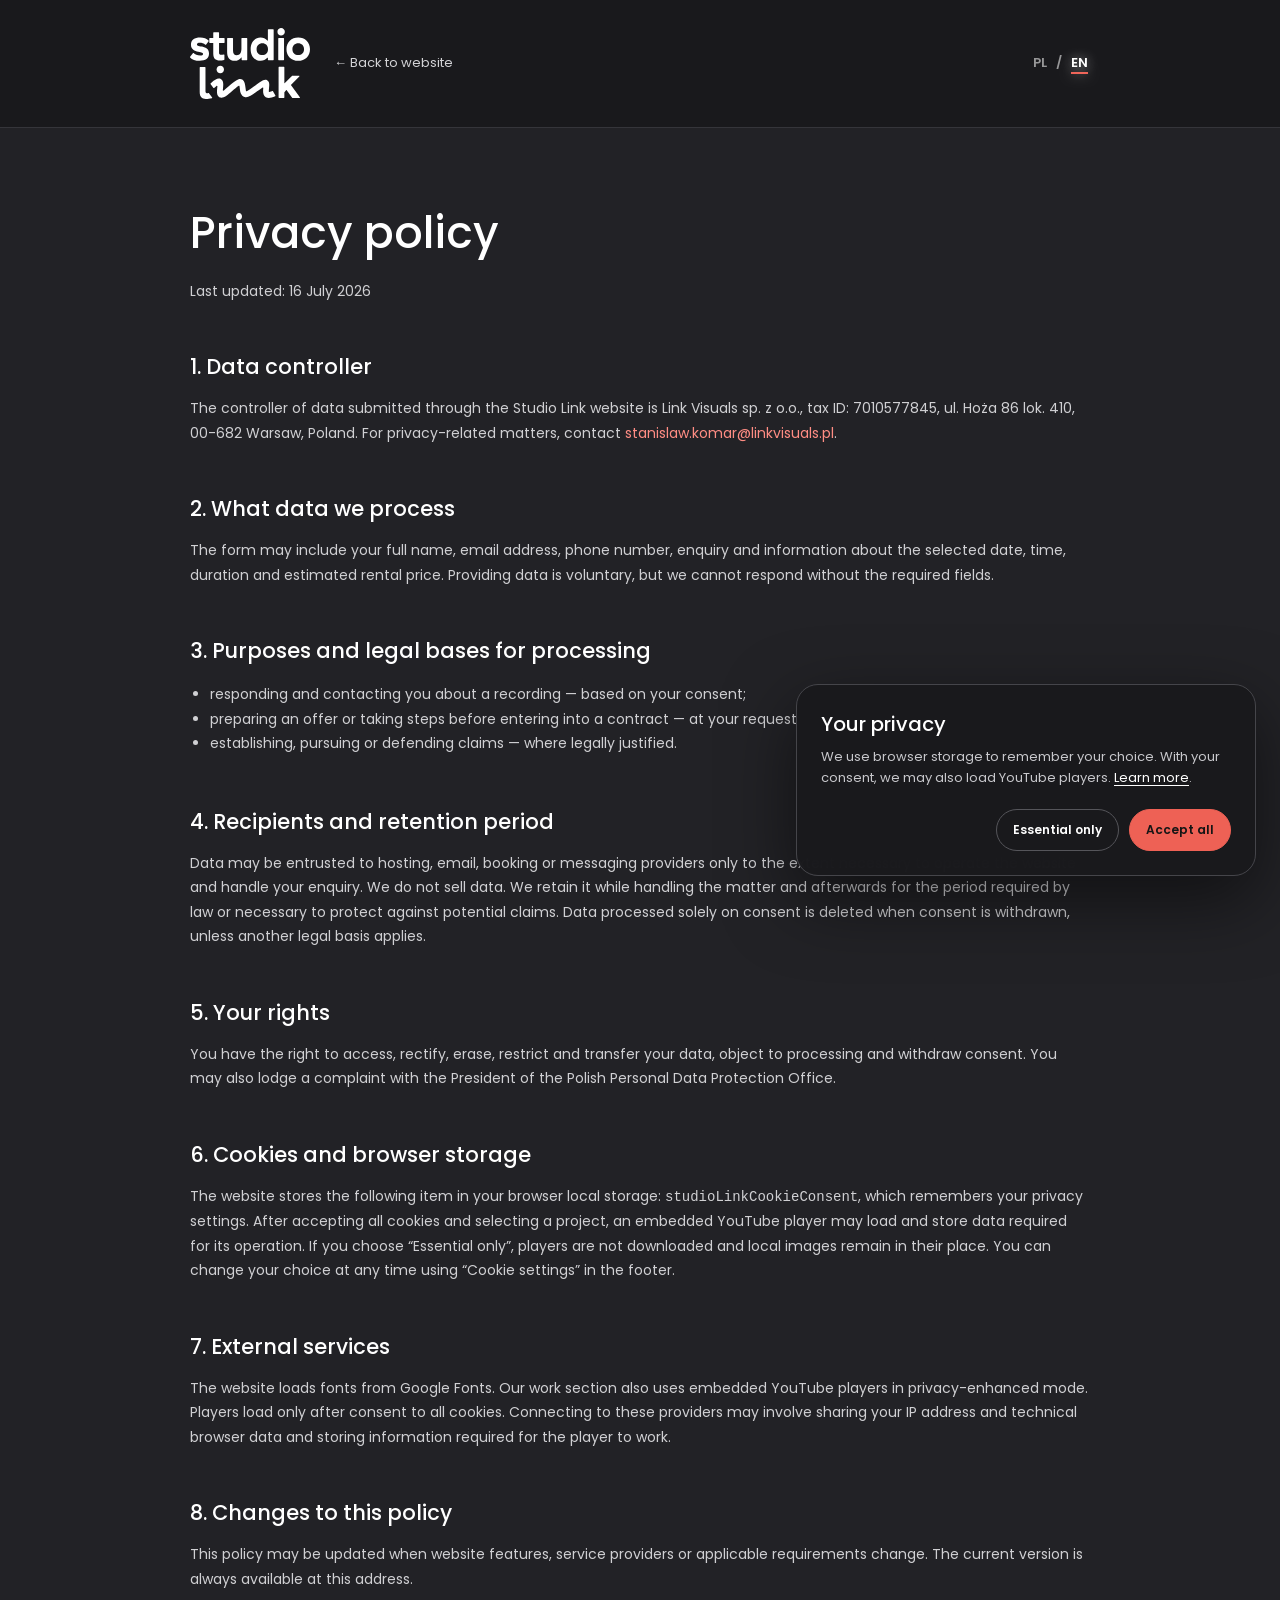
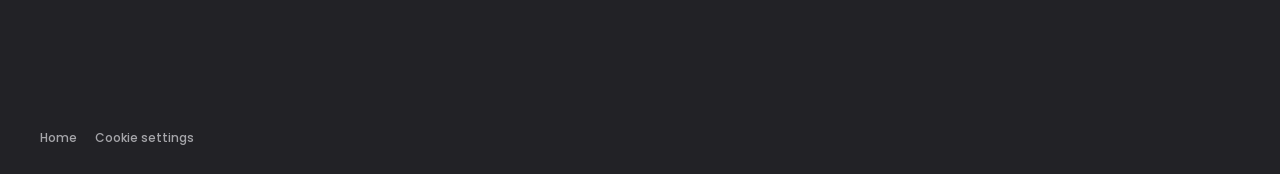
==== privacy.html @ c69be5c0 "Add automatic Polish and English versions" ====
<!doctype html>
<html lang="pl">
  <head>
    <meta charset="UTF-8" />
    <meta name="viewport" content="width=device-width, initial-scale=1.0" />
    <meta name="theme-color" content="#222226" />
    <meta name="color-scheme" content="dark" />
    <meta name="description" content="Polityka prywatności i cookies Studio Link." />
    <title>Polityka prywatności — Studio Link</title>
    <link rel="icon" href="assets/images/logo.svg?v=favicon-2" type="image/svg+xml" />
    <link rel="preconnect" href="https://fonts.googleapis.com" />
    <link rel="preconnect" href="https://fonts.gstatic.com" crossorigin />
    <link href="https://fonts.googleapis.com/css2?family=Poppins:wght@300;400;500;600;700&display=swap" rel="stylesheet" />
    <link rel="stylesheet" href="assets/styles/main.css?v=60" />
  </head>
  <body>
    <header class="privacy-header"><div class="privacy-header__inner"><a href="index.html"><img src="assets/images/logo.svg" alt="Studio Link" /></a><a href="index.html">← Wróć na stronę</a><div class="language-switch language-switch--static" role="group" aria-label="Language"><button type="button" data-language="pl">PL</button><span aria-hidden="true">/</span><button type="button" data-language="en">EN</button></div></div></header>
    <main class="privacy-page">
      <article class="privacy-article">
        <h1>Polityka prywatności</h1>
        <p>Ostatnia aktualizacja: 16 lipca 2026 r.</p>

        <section><h2>1. Administrator danych</h2><p>Administratorem danych przekazywanych za pośrednictwem strony Studio Link jest Link Visuals sp. z o.o., NIP: 7010577845, ul. Hoża 86 lok. 410, 00-682 Warszawa. W sprawach związanych z prywatnością możesz napisać na <a href="mailto:stanislaw.komar@linkvisuals.pl">stanislaw.komar@linkvisuals.pl</a>.</p></section>

        <section><h2>2. Jakie dane przetwarzamy</h2><p>Formularz może obejmować imię i nazwisko, adres e-mail, numer telefonu, treść pytania oraz informacje o wybranym terminie, godzinie, długości i orientacyjnej cenie wynajmu. Dane podajesz dobrowolnie, ale bez pól oznaczonych jako wymagane nie możemy odpowiedzieć na zapytanie.</p></section>

        <section><h2>3. Cele i podstawy przetwarzania</h2><ul><li>udzielenie odpowiedzi i kontakt w sprawie nagrania — na podstawie Twojej zgody;</li><li>przygotowanie oferty lub podjęcie działań przed zawarciem umowy — gdy o to prosisz;</li><li>ustalenie, dochodzenie lub obrona roszczeń — gdy jest to prawnie uzasadnione.</li></ul></section>

        <section><h2>4. Odbiorcy i czas przechowywania</h2><p>Dane mogą być powierzane dostawcom hostingu, poczty, systemu rezerwacji lub wysyłki wiadomości wyłącznie w zakresie potrzebnym do obsługi strony i zapytania. Nie sprzedajemy danych. Przechowujemy je przez czas obsługi sprawy, a następnie przez okres wymagany przepisami lub potrzebny do zabezpieczenia ewentualnych roszczeń. Dane oparte wyłącznie na zgodzie usuwamy po jej wycofaniu, o ile nie istnieje inna podstawa przetwarzania.</p></section>

        <section><h2>5. Twoje prawa</h2><p>Masz prawo dostępu do danych, ich sprostowania, usunięcia, ograniczenia przetwarzania, przenoszenia, wniesienia sprzeciwu oraz wycofania zgody. Możesz też złożyć skargę do Prezesa Urzędu Ochrony Danych Osobowych.</p></section>

        <section id="cookies"><h2>6. Cookies i pamięć przeglądarki</h2><p>Strona zapisuje w pamięci lokalnej przeglądarki pozycję <code>studioLinkCookieConsent</code>, której celem jest zapamiętanie wybranych ustawień prywatności. Po zaakceptowaniu wszystkich cookies i kliknięciu wybranej realizacji może zostać załadowany osadzony odtwarzacz YouTube oraz zapisane dane niezbędne do jego działania. Przy wyborze „Tylko niezbędne” odtwarzacze nie są pobierane, a w ich miejscu pozostają lokalne zdjęcia. Swoją decyzję możesz w każdej chwili zmienić przez przycisk „Ustawienia cookies” w stopce.</p></section>

        <section><h2>7. Usługi zewnętrzne</h2><p>Strona pobiera krój pisma z Google Fonts. W module realizacji korzystamy również z osadzonych odtwarzaczy YouTube w trybie zwiększonej prywatności. Odtwarzacze są ładowane dopiero po wyrażeniu zgody na wszystkie cookies. Połączenie z serwerami tych dostawców może wiązać się z przekazaniem adresu IP, danych technicznych przeglądarki oraz zapisaniem danych niezbędnych do działania odtwarzacza.</p></section>

        <section><h2>8. Zmiany polityki</h2><p>Polityka może być aktualizowana, gdy zmienią się funkcje strony, dostawcy usług albo obowiązujące wymagania. Aktualna wersja jest zawsze dostępna pod tym adresem.</p></section>
      </article>
    </main>
    <footer class="footer"><div class="footer__legal"><a href="index.html">Strona główna</a><button type="button" data-cookie-settings>Ustawienia cookies</button></div></footer>
    <script charset="UTF-8" src="assets/scripts/i18n.js?v=1"></script>
    <script charset="UTF-8" src="assets/scripts/main.js?v=43"></script>
  </body>
</html>
---- assets/styles/main.css ----
:root { --red:#ee6155; --bg:#222226; --black:#000; --tile:#3c3c40; --text:#fff; --muted:#bababc; --max:1200px; }
* { box-sizing:border-box; }
html { scroll-behavior:smooth; background:var(--bg); }
@media (min-width:701px) { html { scroll-behavior:auto; } }
body { margin:0; color:var(--text); background:var(--bg); font-family:'Poppins',Arial,sans-serif; font-weight:400; }
main { display:flex; flex-direction:column; }
main > .services { order:10; }
main > .scenery { order:20; }
main > .facilities { order:30; }
main > .process { order:40; }
main > .control-room { order:50; }
main > .clients { order:60; }
main > .portfolio { order:70; }
main > .pricing { order:80; }
main > .booking { order:90; }
main > .newsletter { order:100; }
main > .contact { order:120; }
img { display:block; max-width:100%; }
a { color:inherit; text-decoration:none; }
.container { width:min(calc(100% - 48px),var(--max)); margin-inline:auto; }
.section { padding:76px 0; }
.section-title { position:relative; margin:0 0 44px; font-size:22px; font-weight:500; }
.section-title::after { content:""; display:block; width:32px; height:8px; margin-top:2px; border-radius:8px; background:var(--red); filter:blur(2px); }
.section-title--spaced { margin-top:105px; }
.button { display:inline-flex; justify-content:center; align-items:center; min-height:46px; padding:10px 20px; border-radius:26px; border:0; font:600 16px 'Poppins',sans-serif; cursor:pointer; transition:color .3s ease,background .3s ease,border-color .3s ease,box-shadow .35s ease,transform .3s cubic-bezier(.22,1,.36,1); }
.button--primary { color:#151515; background:var(--red); box-shadow:0 16px 22px rgba(238,97,85,.22); }
.button--outline { border:1.5px solid #fff; background:transparent; }
.facilities__booking-cta { display:flex; justify-content:center; margin-top:42px; }
.mobile-booking-cta { display:none; }
.mobile-phone-cta { display:none; }
.desktop-quick-actions { position:fixed; z-index:18; top:50%; right:22px; display:flex; flex-direction:column; align-items:flex-end; gap:10px; transform:translateY(-50%); transition:opacity .25s,transform .25s; }
.desktop-quick-actions.is-hidden { opacity:0; pointer-events:none; transform:translate(18px,-50%); }
.desktop-quick-actions a { display:flex; align-items:center; justify-content:flex-end; gap:0; width:48px; height:48px; overflow:hidden; padding:0 13px; border-radius:25px; color:#111; background:var(--red); box-shadow:0 14px 28px rgba(0,0,0,.35),0 10px 26px rgba(238,97,85,.2); white-space:nowrap; transition:width .38s cubic-bezier(.22,1,.36,1),gap .3s,background .2s,box-shadow .3s,transform .2s; }
.desktop-quick-actions a > span { max-width:0; overflow:hidden; opacity:0; font-size:13px; font-weight:600; transition:max-width .38s cubic-bezier(.22,1,.36,1),opacity .2s .04s; }
.desktop-quick-actions a > svg { flex:0 0 21px; width:21px; height:21px; }
.desktop-quick-actions__booking svg { fill:none; stroke:currentColor; stroke-width:1.8; stroke-linecap:round; stroke-linejoin:round; }
.desktop-quick-actions__phone svg { fill:currentColor; }
.desktop-quick-actions__phone > span { user-select:text; }
.desktop-quick-actions a:hover,.desktop-quick-actions a:focus-visible { width:190px; gap:10px; background:#ff776c; box-shadow:0 16px 34px rgba(0,0,0,.36),0 10px 30px rgba(238,97,85,.3); transform:translateX(-2px); }
.desktop-quick-actions a:hover > span,.desktop-quick-actions a:focus-visible > span { max-width:145px; opacity:1; }
.cookie-consent-open .desktop-quick-actions { opacity:0; pointer-events:none; }

.hero { position:relative; min-height:800px; overflow:hidden; background:linear-gradient(90deg,rgba(0,0,0,.52),rgba(0,0,0,.12)),url('../images/hero-studio.jpg') center/cover no-repeat; }
.hero::after { content:""; position:absolute; z-index:1; inset:0; background:linear-gradient(90deg,rgba(0,0,0,.48),rgba(0,0,0,.08)),linear-gradient(0deg,rgba(0,0,0,.5),transparent 52%); pointer-events:none; }
.hero__video { position:absolute; z-index:0; inset:0; width:100%; height:100%; object-fit:cover; object-position:center; }
.hero__content { position:absolute; z-index:2; top:245px; left:50%; display:flex; flex-direction:column; align-items:center; gap:18px; width:300px; transform:translateX(-50%); }
.hero__logo { width:197px; height:auto; margin-bottom:6px; }
.hero__tagline { position:absolute; z-index:2; left:50%; bottom:50px; width:max-content; transform:translateX(-50%); font-size:19px; font-weight:500; line-height:1.35; text-align:center; }
.language-switch { position:absolute; z-index:4; top:30px; right:32px; display:flex; align-items:center; gap:7px; color:rgba(255,255,255,.55); font-size:13px; font-weight:600; }
.language-switch button { padding:4px 2px; border:0; color:inherit; background:transparent; font:inherit; cursor:pointer; transition:color .25s,text-shadow .25s; }
.language-switch button:hover,.language-switch button:focus-visible,.language-switch button.is-active { color:#fff; text-shadow:0 0 12px rgba(255,255,255,.55); }
.language-switch button.is-active { text-decoration:underline; text-decoration-color:var(--red); text-decoration-thickness:2px; text-underline-offset:5px; }
.language-switch--static { position:static; margin-left:auto; }
.menu-button,.menu { display:none; }
.phone-fab { display:flex; align-items:center; justify-content:center; gap:8px; min-height:44px; padding:9px 15px; border-radius:24px; color:#111; background:var(--red); box-shadow:0 14px 24px rgba(238,97,85,.25); font-size:13px; font-weight:600; }
.phone-fab svg { width:18px; height:18px; fill:currentColor; }
.phone-fab--hero { display:none; }

.services { padding-top:72px; padding-bottom:52px; }
.services-marquee { overflow-x:auto; width:100%; padding:8px 0; cursor:grab; scrollbar-width:none; touch-action:pan-y; -webkit-mask-image:linear-gradient(90deg,transparent,#000 7%,#000 93%,transparent); mask-image:linear-gradient(90deg,transparent,#000 7%,#000 93%,transparent); }
.services-marquee::-webkit-scrollbar { display:none; }
.services-marquee.is-dragging { cursor:grabbing; user-select:none; }
.services-marquee__track { display:flex; width:max-content; will-change:transform; }
.services-marquee__group { display:flex; align-items:center; flex-shrink:0; gap:28px; padding-right:28px; color:#d2d2d5; font-size:19px; font-weight:400; white-space:nowrap; }
.services-marquee__group span { display:flex; align-items:center; gap:28px; }
.services-marquee__group span::after { content:'•'; color:rgba(238,97,85,.7); font-size:14px; }
.scenery { padding-top:20px; padding-bottom:44px; }
.carousel { position:relative; }
.carousel__track { display:grid; grid-auto-flow:column; grid-auto-columns:86%; gap:28px; overflow-x:auto; scroll-snap-type:x mandatory; scrollbar-width:none; padding:4px calc(7% - 4px) 24px; }
.carousel__track::-webkit-scrollbar { display:none; }
.carousel__track img { width:100%; aspect-ratio:1.75; object-fit:cover; border-radius:26px; scroll-snap-align:center; }
.carousel__track.is-dragging { cursor:grabbing; user-select:none; }
.carousel__nav { position:absolute; z-index:2; top:42%; width:44px; height:44px; border:0; border-radius:50%; color:#fff; background:rgba(0,0,0,.5); font-size:32px; cursor:pointer; }
.carousel__nav--prev { left:0; } .carousel__nav--next { right:0; }
.carousel__dots { display:flex; justify-content:center; gap:5px; margin-top:4px; }
.carousel__dots button { width:8px; height:8px; padding:0; border:0; border-radius:8px; background:#aaa; cursor:pointer; }
.carousel__dots button.is-active { width:20px; background:var(--red); }

.facilities { padding-top:44px; padding-bottom:40px; }
.process { padding-top:72px; padding-bottom:76px; background:#19191c; }
.process .section-title { margin-bottom:10px; font-size:34px; }
.process__lead { max-width:680px; margin:0 0 34px; color:#c3c3c8; font-size:17px; line-height:1.55; }
.process__list { display:grid; grid-template-columns:repeat(3,1fr); gap:18px; padding:0; margin:0; list-style:none; }
.process__list li { position:relative; display:flex; min-height:215px; flex-direction:column; justify-content:space-between; gap:28px; overflow:hidden; padding:26px; border:1px solid #3e3e44; border-radius:22px; background:linear-gradient(145deg,#2d2d32 0%,#232327 100%); }
.process__list li::before { content:""; position:absolute; top:0; left:26px; width:64px; height:4px; border-radius:0 0 6px 6px; background:var(--red); box-shadow:0 8px 20px rgba(238,97,85,.35); }
.process__number { color:var(--red); font-size:42px; font-weight:600; line-height:1; letter-spacing:-.04em; }
.process__list strong { display:block; margin-bottom:8px; font-size:19px; line-height:1.25; }
.process__list p { margin:0; color:#d7d7da; font-size:15px; line-height:1.55; }
.photo-grid { display:grid; grid-template-columns:repeat(4,1fr); gap:30px; }
.photo-grid figure { position:relative; overflow:hidden; margin:0; border-radius:18px; }
.photo-grid img { width:100%; height:100%; object-fit:cover; }
.photo-grid figcaption { position:absolute; top:18px; left:20px; right:10px; font-size:18px; font-weight:600; text-shadow:0 1px 6px #000; }
.photo-grid--studio figure { aspect-ratio:1; }
.photo-grid--backstage figure { aspect-ratio:.8; }
.photo-grid--facilities figure:nth-child(-n+4) { aspect-ratio:1; }
.photo-grid--facilities figure:nth-child(n+5) { aspect-ratio:.8; }

.pricing { padding-top:68px; padding-bottom:58px; }
.pricing__list { display:grid; grid-template-columns:repeat(3,minmax(0,1fr)); gap:16px; width:min(1000px,100%); margin:auto; }
.pricing-card { display:flex; flex-direction:column; min-height:180px; padding:23px 24px; border:1px solid #414146; border-radius:22px; background:#323236; transition:border-color .2s,background .2s,transform .2s; }
.pricing-card:hover { border-color:#55555a; background:#37373b; transform:translateY(-2px); }
.pricing-card__top { display:flex; align-items:center; gap:9px; }
.pricing-card__top::before { content:""; width:18px; height:3px; border-radius:3px; background:var(--red); box-shadow:0 0 8px rgba(238,97,85,.4); }
.pricing-card__top small { color:#aaaab0; font-size:11px; white-space:nowrap; }
.pricing-card h3 { margin:26px 0 12px; font-size:17px; font-weight:500; line-height:1.35; }
.pricing-card__price { position:relative; z-index:1; display:flex; align-items:baseline; gap:7px; margin-top:auto; }
.pricing-card__price strong { font-size:27px; line-height:1.1; letter-spacing:-.02em; white-space:nowrap; }
.pricing-card__price span { color:#b9b9bd; font-size:13px; }
.pricing__reserve { display:flex; align-items:center; justify-content:space-between; gap:30px; width:min(1000px,100%); margin:24px auto 0; padding:22px 0 0; border-top:1px solid #3b3b40; }
.pricing__reserve > div:first-child { display:grid; gap:4px; }
.pricing__reserve > div:first-child strong { font-size:15px; font-weight:500; }
.pricing__reserve > div:first-child span { color:#929298; font-size:12px; }
.pricing__actions { display:flex; align-items:center; gap:14px; }
.pricing__actions .button { min-height:48px; padding-inline:22px; font-size:14px; white-space:nowrap; }
.pricing__phone { display:flex; align-items:center; gap:9px; min-height:48px; padding:10px 18px; border:1px solid #4a4a50; border-radius:26px; font-size:20px; transition:border-color .3s,color .3s,background .3s,box-shadow .3s,transform .3s cubic-bezier(.22,1,.36,1); }
.pricing__phone svg { width:18px; height:18px; fill:currentColor; }
.pricing__phone:hover { border-color:var(--red); color:#ff8f86; }
.pricing__phone b { font-size:14px; white-space:nowrap; }

.newsletter { padding:76px 0; color:#fff; background:#000; }
.newsletter__inner { max-width:1000px; }
.newsletter__heading { max-width:720px; margin-bottom:42px; }
.newsletter h2 { margin:0 0 14px; font-size:46px; font-weight:400; line-height:1.2; }
.newsletter__heading p { margin:0; color:#c9c9cc; font-size:17px; line-height:1.55; }
.contact-form { width:100%; max-width:100%; min-width:0; padding:36px; border:1px solid #343438; border-radius:28px; background:#171719; }
.contact-form__booking { display:flex; align-items:center; justify-content:space-between; gap:24px; margin:0 0 26px; padding:20px 22px; border:1px solid rgba(238,97,85,.48); border-radius:18px; background:rgba(238,97,85,.09); }
.contact-form__booking[hidden] { display:none; }
.contact-form__booking > div { display:grid; gap:3px; min-width:0; }
.contact-form__booking span { color:#aaaab0; font-size:11px; font-weight:600; letter-spacing:.05em; text-transform:uppercase; }
.contact-form__booking strong { font-size:17px; font-weight:500; }
.contact-form__booking small { color:#d0d0d4; font-size:13px; }
.contact-form__booking b { margin-top:4px; color:#ff8d84; font-size:15px; font-weight:600; }
.contact-form__booking button { flex:0 0 auto; min-height:42px; padding:9px 16px; border:1px solid #5b5b61; border-radius:22px; color:#fff; background:#29292d; font:500 12px 'Poppins',sans-serif; cursor:pointer; transition:.2s; }
.contact-form__booking button:hover { border-color:var(--red); color:#ff9289; }
.contact-form__grid { display:grid; grid-template-columns:1fr 1fr; gap:24px; width:100%; min-width:0; }
.contact-form__grid--compact { grid-template-columns:repeat(3,minmax(0,1fr)); }
.contact-form__grid > * { min-width:0; max-width:100%; }
.form-field { display:grid; gap:9px; min-width:0; }
.form-field > span { font-size:14px; font-weight:500; }
.form-field b,.form-consent b,.contact-form__footer b { color:var(--red); }
.form-field--wide { grid-column:1/-1; }
.form-field input,.form-field select,.form-field textarea { display:block; width:100%; max-width:100%; min-width:0; min-inline-size:0; border:1px solid #46464b; border-radius:14px; color:#fff; background:#252529; font:400 15px 'Poppins',sans-serif; outline:none; transition:border-color .2s,box-shadow .2s,background .2s; }
.form-field input,.form-field select { height:52px; padding:0 16px; }
.form-field textarea { min-height:142px; padding:14px 16px; resize:vertical; }
.form-field select { color-scheme:dark; cursor:pointer; }
.form-field input::placeholder,.form-field textarea::placeholder { color:#8f8f94; }
.form-field input:focus,.form-field select:focus,.form-field textarea:focus { border-color:var(--red); background:#2a2a2e; box-shadow:0 0 0 3px rgba(238,97,85,.16); }
.contact-form.was-validated :is(input,select,textarea):invalid { border-color:#df5a50; }
.form-consent { display:flex; align-items:flex-start; gap:11px; margin:24px 0; color:#c9c9cc; font-size:13px; line-height:1.5; cursor:pointer; }
.form-consent input { flex:0 0 auto; width:18px; height:18px; margin:1px 0 0; accent-color:var(--red); }
.form-consent span { min-width:0; overflow-wrap:anywhere; }
.form-honeypot { position:absolute; left:-10000px; width:1px; height:1px; overflow:hidden; }
.contact-form__footer { display:flex; align-items:center; gap:20px; }
.contact-form__footer p { margin:0; color:#929297; font-size:12px; }
.contact-form .form-message { min-height:24px; margin:18px 0 0; font-size:14px; }
.contact-form .form-message.is-error { color:#ff8076; }
.contact-form .form-message.is-success { color:#79d99a; }
.contact-form .form-message.is-info { color:#c9c9cc; }
.contact-form button[disabled] { cursor:wait; opacity:.65; }
.booking { padding:58px 0 76px; background:var(--bg); }
.booking__heading { display:flex; align-items:flex-end; justify-content:space-between; gap:28px; margin-bottom:38px; }
.booking__heading > div { max-width:760px; }
.booking h2 { margin:0 0 14px; font-size:46px; font-weight:400; line-height:1.2; }
.booking__heading p { margin:0; color:#c9c9cc; font-size:17px; line-height:1.55; }
.booking__heading .booking__project-note { flex:0 1 300px; max-width:300px; color:#c9c9cc; font-size:13px; line-height:1.55; text-align:right; }
.booking__project-note a { color:#ff8d84; font-weight:600; text-decoration:underline; text-decoration-thickness:1px; text-underline-offset:3px; }
.studio-calendar { display:grid; grid-template-columns:minmax(0,1.18fr) minmax(340px,.82fr); overflow:hidden; border:1px solid #414146; border-radius:28px; background:#2b2b2f; box-shadow:0 28px 70px rgba(0,0,0,.24); }
.studio-calendar__date-panel { padding:34px; }
.studio-calendar__toolbar { display:grid; grid-template-columns:42px 1fr 42px; align-items:center; gap:12px; margin-bottom:28px; }
.studio-calendar__toolbar h3 { margin:0; text-align:center; font-size:22px; font-weight:500; text-transform:capitalize; }
.studio-calendar__month-nav { width:42px; height:42px; border:1px solid #505056; border-radius:50%; color:#fff; background:#36363b; font-size:28px; cursor:pointer; transition:.2s; }
.studio-calendar__month-nav:hover:not(:disabled) { border-color:var(--red); background:var(--red); }
.studio-calendar__month-nav:disabled { cursor:not-allowed; opacity:.3; }
.studio-calendar__weekdays,.studio-calendar__days { display:grid; grid-template-columns:repeat(7,1fr); gap:8px; }
.studio-calendar__weekdays { margin-bottom:9px; color:#a8a8ad; font-size:11px; font-weight:600; text-align:center; text-transform:uppercase; }
.studio-calendar__day { display:grid; place-items:center; width:100%; aspect-ratio:1; border:1px solid transparent; border-radius:14px; color:#fff; background:#36363b; font:500 14px 'Poppins',sans-serif; cursor:pointer; transition:border-color .2s,background .2s,transform .2s; }
.studio-calendar__day:hover:not(:disabled) { border-color:var(--red); transform:translateY(-1px); }
.studio-calendar__day.is-today { border-color:#77777d; }
.studio-calendar__day.is-selected { border-color:var(--red); color:#171719; background:var(--red); box-shadow:0 10px 22px rgba(238,97,85,.24); }
.studio-calendar__day:disabled { color:#6f6f74; background:#2d2d31; cursor:not-allowed; }
.studio-calendar__day-placeholder { aspect-ratio:1; }
.studio-calendar__legend { display:flex; flex-wrap:wrap; gap:18px; margin-top:24px; color:#aaaab0; font-size:11px; }
.studio-calendar__legend span { display:flex; align-items:center; gap:7px; }
.studio-calendar__legend i { width:10px; height:10px; border-radius:50%; background:#36363b; }
.studio-calendar__legend .is-selected { background:var(--red); }
.studio-calendar__legend .is-unavailable { background:#29292d; border:1px solid #55555a; }
.studio-calendar__time-panel { display:flex; flex-direction:column; min-width:0; padding:34px; background:#171719; }
.studio-calendar__time-heading p { margin:0 0 4px; color:#99999e; font-size:12px; text-transform:uppercase; letter-spacing:.06em; }
.studio-calendar__time-heading h3 { margin:0 0 5px; font-size:22px; font-weight:500; }
.studio-calendar__time-heading span { color:#aaaab0; font-size:12px; }
.studio-calendar__duration { display:grid; gap:12px; min-width:0; margin:24px 0 0; padding:0; border:0; }
.studio-calendar__duration legend { margin-bottom:10px; color:#fff; font-size:13px; font-weight:500; }
.studio-calendar__duration > div { display:flex; flex-wrap:wrap; gap:8px; }
.studio-calendar__duration button { min-width:64px; min-height:38px; padding:7px 11px; border:1px solid #4a4a50; border-radius:11px; color:#fff; background:#29292d; font:500 12px 'Poppins',sans-serif; cursor:pointer; transition:.2s; }
.studio-calendar__duration button:hover { border-color:var(--red); }
.studio-calendar__duration button.is-selected { border-color:var(--red); color:#171719; background:var(--red); }
.studio-calendar__price { display:flex; flex-wrap:wrap; align-items:baseline; gap:6px 10px; margin:2px 0 0; padding:13px 15px; border-radius:13px; background:rgba(238,97,85,.09); }
.studio-calendar__price span { color:#aaaab0; font-size:11px; text-transform:uppercase; letter-spacing:.04em; }
.studio-calendar__price strong { margin-left:auto; color:#ff8177; font-size:22px; font-weight:600; }
.studio-calendar__price small { flex-basis:100%; color:#929297; font-size:10px; text-align:right; }
.studio-calendar__slots { display:grid; grid-template-columns:repeat(3,1fr); gap:10px; margin:26px 0; }
.studio-calendar__slot { min-height:44px; border:1px solid #4a4a50; border-radius:12px; color:#fff; background:#29292d; font:500 14px 'Poppins',sans-serif; cursor:pointer; transition:.2s; }
.studio-calendar__slot:hover:not(:disabled) { border-color:var(--red); }
.studio-calendar__slot.is-selected { border-color:var(--red); color:#171719; background:var(--red); }
.studio-calendar__slot:disabled { color:#66666b; text-decoration:line-through; cursor:not-allowed; opacity:.65; }
.studio-calendar__empty { grid-column:1/-1; margin:0; color:#aaaab0; font-size:14px; }
.studio-calendar__summary { display:grid; gap:18px; padding:20px; margin-top:auto; border:1px solid #3e3e43; border-radius:18px; background:#222226; }
.studio-calendar__summary[hidden] { display:none; }
.studio-calendar__summary div { display:grid; gap:3px; }
.studio-calendar__summary span { color:#99999e; font-size:11px; text-transform:uppercase; }
.studio-calendar__summary strong { font-size:17px; font-weight:500; }
.studio-calendar__summary small { color:#ff8d84; font-size:14px; }
.studio-calendar__summary b { margin-top:5px; color:#fff; font-size:16px; font-weight:600; }
.control-room { display:block; width:100%; height:auto; aspect-ratio:16/9; border:0; opacity:1; background:#000 url('../images/control-room.jpg') center/contain no-repeat; object-fit:contain; object-position:center; filter:brightness(1.16) saturate(1.05); }
.portfolio { padding-top:70px; }
.portfolio__grid { display:grid; grid-template-columns:1fr 1fr; gap:40px; }
.portfolio__item { position:relative; overflow:hidden; aspect-ratio:16/9; border-radius:22px; background:#171719; box-shadow:0 16px 34px rgba(0,0,0,.16); cursor:pointer; }
.portfolio__poster,.portfolio__item iframe { position:absolute; inset:0; width:100%; height:100%; border:0; }
.portfolio__poster { z-index:2; object-fit:cover; opacity:1; transition:opacity .45s ease,transform .55s cubic-bezier(.22,1,.36,1),filter .4s ease; }
.portfolio__item iframe { z-index:1; }
.portfolio__hint { position:absolute; z-index:3; top:50%; left:50%; display:grid; place-items:center; width:64px; height:64px; border:1px solid rgba(255,255,255,.34); border-radius:50%; color:#fff; background:rgba(18,18,21,.7); box-shadow:0 12px 32px rgba(0,0,0,.36); backdrop-filter:blur(8px); opacity:0; transform:translate(-50%,-50%) scale(.88); transition:opacity .3s ease,transform .35s cubic-bezier(.22,1,.36,1),background .25s; }
.portfolio__hint::before { content:""; width:0; height:0; margin-left:5px; border-top:11px solid transparent; border-bottom:11px solid transparent; border-left:17px solid currentColor; }
.portfolio__hint::after { content:""; display:none; width:25px; height:25px; border:3px solid rgba(255,255,255,.3); border-top-color:#fff; border-radius:50%; animation:portfolio-loading .75s linear infinite; }
@keyframes portfolio-loading { to { transform:rotate(360deg); } }
.portfolio__item:hover .portfolio__poster,.portfolio__item:focus-visible .portfolio__poster { transform:scale(1.035); filter:brightness(.82); }
.portfolio__item:hover .portfolio__hint,.portfolio__item:focus-visible .portfolio__hint,.portfolio__item.is-loading .portfolio__hint { opacity:1; transform:translate(-50%,-50%) scale(1); }
.portfolio__item.is-loading .portfolio__poster { filter:brightness(.72); }
.portfolio__item.is-loading .portfolio__hint::before { display:none; }
.portfolio__item.is-loading .portfolio__hint::after { display:block; }
.portfolio__item.is-loaded { cursor:default; }
.portfolio__item.is-loaded .portfolio__poster,.portfolio__item.is-loaded .portfolio__hint { opacity:0; pointer-events:none; }
.clients { position:relative; z-index:1; padding:70px 0 84px; background:var(--bg); }
.clients .container { position:relative; z-index:1; }
.clients .section-title { text-shadow:none; }
.clients__grid { display:grid; grid-template-columns:repeat(4,1fr); gap:22px; }
.clients__grid div { display:grid; place-items:center; aspect-ratio:1.72; padding:24px; border:1px solid rgba(255,255,255,.09); border-radius:22px; background:rgba(43,43,47,.62); box-shadow:0 16px 34px rgba(0,0,0,.16); -webkit-backdrop-filter:blur(7px); backdrop-filter:blur(7px); }
.clients__grid img { max-width:84%; max-height:58px; filter:drop-shadow(0 2px 8px rgba(0,0,0,.2)); transition:filter .35s ease,transform .35s cubic-bezier(.22,1,.36,1); }
.clients.clients--animate .section-title { opacity:0; transform:translateY(14px); transition:opacity .7s ease,transform .7s ease; }
.clients.clients--animate .clients__grid div { opacity:0; filter:blur(8px); transform:translateY(20px) scale(.975); transition:opacity .8s ease,filter .9s ease,transform .8s cubic-bezier(.22,1,.36,1),border-color .35s ease,background .35s ease,box-shadow .35s ease; will-change:opacity,filter,transform; }
.clients.clients--animate.is-visible .section-title { opacity:1; transform:translateY(0); }
.clients.clients--animate.is-visible .clients__grid div { opacity:1; filter:blur(0); transform:translateY(0) scale(1); }
.clients.clients--animate .clients__grid div:nth-child(1) { transition-delay:.08s; }
.clients.clients--animate .clients__grid div:nth-child(2) { transition-delay:.14s; }
.clients.clients--animate .clients__grid div:nth-child(3) { transition-delay:.2s; }
.clients.clients--animate .clients__grid div:nth-child(4) { transition-delay:.26s; }
.clients.clients--animate .clients__grid div:nth-child(5) { transition-delay:.32s; }
.clients.clients--animate .clients__grid div:nth-child(6) { transition-delay:.38s; }
.clients.clients--animate .clients__grid div:nth-child(7) { transition-delay:.44s; }
.clients.clients--animate .clients__grid div:nth-child(8) { transition-delay:.5s; }

.contact { min-height:720px; background:linear-gradient(90deg,rgba(0,0,0,.2),rgba(0,0,0,.35)),url('../images/contact-background.png') center/cover no-repeat; }
.contact__inner { position:relative; min-height:720px; padding-top:82px; }
.contact h2 { margin:0; font-size:50px; font-weight:400; line-height:1.25; }
.contact-card { position:absolute; z-index:1; top:245px; left:0; display:grid; grid-template-columns:170px minmax(0,1fr); align-items:start; gap:34px; width:620px; padding:34px; border-radius:28px; background:var(--bg); box-shadow:0 24px 60px rgba(0,0,0,.18); }
.contact-card > img { width:170px; height:170px; border-radius:18px; object-fit:cover; }
.contact-card__details { min-width:0; padding-top:4px; }
.contact-card h3 { margin:0 0 24px; font-size:20px; font-weight:500; }
.contact-card h3::after { content:""; display:block; width:32px; height:7px; border-radius:8px; background:var(--red); filter:blur(2px); }
.contact-card__email { display:inline-block; max-width:100%; font-size:14px; overflow-wrap:anywhere; transition:color .25s ease,text-shadow .25s ease; }
.contact-card__email:hover,.contact-card__email:focus-visible { color:#fff; text-shadow:0 0 14px rgba(255,255,255,.55); }
.contact-card__phone { display:block; width:max-content; max-width:100%; margin:18px 0 22px; color:var(--red); font-size:20px; transition:color .25s ease,text-shadow .25s ease; }
.contact-card__phone:hover,.contact-card__phone:focus-visible { color:#ff8d84; text-shadow:0 0 16px rgba(238,97,85,.65); }
.contact-card__phone--desktop { cursor:text; user-select:text; }
.contact-card__phone--mobile { display:none; }
.contact-card p { margin:0; line-height:1.6; }
.contact-card__address { display:inline-block; color:#fff; line-height:1.6; text-decoration:underline; text-decoration-color:rgba(255,255,255,.35); text-underline-offset:4px; transition:color .2s,text-decoration-color .2s; }
.contact-card__address:hover,.contact-card__address:focus-visible { color:#ff8d84; text-decoration-color:currentColor; }
.contact__logo { position:absolute; top:300px; right:38px; width:400px; }
.footer { display:flex; align-items:center; justify-content:space-between; gap:28px; padding:22px max(24px,calc((100% - var(--max))/2)); color:#a6a6aa; background:var(--bg); font-weight:600; }
.footer__socials,.footer__legal { display:flex; align-items:center; gap:18px; }
.footer__socials a { display:grid; place-items:center; min-width:40px; min-height:40px; font-size:26px; line-height:1; transition:color .2s,transform .2s; }
.footer__socials svg { width:24px; height:24px; overflow:visible; fill:none; stroke:currentColor; stroke-width:1.8; }
.footer__socials .instagram-dot { fill:currentColor; stroke:none; }
.footer__socials .linkedin-icon { fill:currentColor; stroke:none; }
.footer__socials a:hover { color:#fff; transform:translateY(-2px); }
.footer__legal a,.footer__legal button { padding:6px 0; border:0; color:#a6a6aa; background:none; font:500 12px 'Poppins',sans-serif; cursor:pointer; transition:color .2s; }
.footer__legal a:hover,.footer__legal button:hover { color:#fff; }
.cookie-banner { position:fixed; z-index:150; right:24px; bottom:24px; width:min(460px,calc(100% - 48px)); padding:24px; border:1px solid #45454a; border-radius:22px; color:#fff; background:rgba(25,25,28,.97); box-shadow:0 24px 70px rgba(0,0,0,.5); -webkit-backdrop-filter:blur(12px); backdrop-filter:blur(12px); opacity:0; transform:translateY(18px); transition:opacity .3s ease,transform .3s ease; }
.cookie-banner.is-visible { opacity:1; transform:translateY(0); }
.cookie-banner h2 { margin:0 0 8px; font-size:20px; font-weight:500; }
.cookie-banner p { margin:0; color:#c8c8cc; font-size:13px; line-height:1.6; }
.cookie-banner p a { color:#fff; text-decoration:underline; text-underline-offset:3px; }
.cookie-banner__actions { display:flex; justify-content:flex-end; gap:10px; margin-top:20px; }
.cookie-banner__actions button { min-height:42px; padding:9px 16px; border:1px solid #55555a; border-radius:22px; color:#fff; background:transparent; font:600 12px 'Poppins',sans-serif; cursor:pointer; }
.cookie-banner__actions .is-primary { border-color:var(--red); color:#151515; background:var(--red); }
.privacy-header { padding:28px 24px; border-bottom:1px solid #35353a; background:#19191c; }
.privacy-header__inner { display:flex; align-items:center; justify-content:space-between; gap:24px; width:min(100%,900px); margin:auto; }
.privacy-header img { width:120px; }
.privacy-header a { color:#d3d3d6; font-size:13px; }
.privacy-page { display:block; padding:72px 24px 96px; background:var(--bg); }
.privacy-article { width:min(100%,900px); margin:auto; }
.privacy-article h1 { margin:0 0 12px; font-size:44px; font-weight:500; }
.privacy-article > p { color:#aaaab0; }
.privacy-article section { padding-top:34px; }
.privacy-article h2 { margin:0 0 12px; font-size:21px; font-weight:500; }
.privacy-article p,.privacy-article li { color:#d0d0d3; font-size:14px; line-height:1.75; }
.privacy-article ul { padding-left:20px; }
.privacy-article a { color:#ff8d84; }
.sr-only { position:absolute; width:1px; height:1px; padding:0; margin:-1px; overflow:hidden; clip:rect(0,0,0,0); white-space:nowrap; border:0; }

@media (hover:hover) and (pointer:fine) {
  .carousel__track { cursor:grab; }
  .button:not([disabled]):hover,.button:not([disabled]):focus-visible { transform:translateY(-3px); }
  .button--primary:not([disabled]):hover,.button--primary:not([disabled]):focus-visible { background:#ff786d; box-shadow:0 12px 28px rgba(238,97,85,.42),0 0 0 5px rgba(238,97,85,.09); }
  .button--outline:not([disabled]):hover,.button--outline:not([disabled]):focus-visible { border-color:#ff8d84; color:#fff; background:rgba(238,97,85,.14); box-shadow:0 10px 26px rgba(0,0,0,.25),0 0 0 4px rgba(238,97,85,.08); }
  .pricing__phone:hover,.pricing__phone:focus-visible { transform:translateY(-2px); border-color:var(--red); color:#ff8f86; background:rgba(238,97,85,.08); box-shadow:0 10px 24px rgba(0,0,0,.2); }
  .studio-calendar__month-nav:hover,.studio-calendar__month-nav:focus-visible,.studio-calendar__duration button:not(.is-selected):hover,.studio-calendar__duration button:not(.is-selected):focus-visible,.studio-calendar__slot:not(.is-selected):hover:not(:disabled),.studio-calendar__slot:not(.is-selected):focus-visible:not(:disabled) { border-color:var(--red); color:#fff; background:#343439; box-shadow:0 8px 20px rgba(238,97,85,.12); transform:translateY(-2px); }
  .studio-calendar__day:not(.is-selected):hover:not(:disabled),.studio-calendar__day:not(.is-selected):focus-visible:not(:disabled) { border-color:var(--red); background:#3a3a3f; box-shadow:0 8px 18px rgba(238,97,85,.12); transform:translateY(-2px); }
  .contact-form__booking button:hover,.contact-form__booking button:focus-visible { border-color:var(--red); color:#ff9289; background:rgba(238,97,85,.08); box-shadow:0 8px 20px rgba(238,97,85,.1); transform:translateY(-2px); }
  .footer__legal a:hover,.footer__legal a:focus-visible,.footer__legal button:hover,.footer__legal button:focus-visible { color:#fff; text-shadow:0 0 14px rgba(255,255,255,.3); }
  .clients.clients--animate.is-visible .clients__grid div:hover,.clients.clients--animate.is-visible .clients__grid div:focus-within,.clients__grid div:hover { border-color:rgba(255,255,255,.72); background:#36363b; box-shadow:0 18px 42px rgba(0,0,0,.28),0 0 28px rgba(238,97,85,.14),inset 0 0 22px rgba(255,255,255,.035); transform:translateY(-5px) scale(1.015); transition-delay:0s; }
  .clients__grid div:hover img,.clients__grid div:focus-within img { filter:brightness(1.22) drop-shadow(0 0 10px rgba(255,255,255,.5)) drop-shadow(0 0 20px rgba(238,97,85,.22)); transform:scale(1.045); }
}

@media (max-width:700px) {
  .language-switch { top:40px; right:auto; left:24px; }
  .language-switch--static { position:static; margin-left:auto; }
  .desktop-quick-actions { display:none; }
  .container { width:min(calc(100% - 40px),520px); }
  .section { padding:58px 0; }
  .section-title { margin-bottom:36px; font-size:20px; }
  .section-title--spaced { margin-top:70px; }
  .hero { min-height:925px; background-position:56% center; }
  .hero__video { object-position:56% center; }
  .hero__content { top:320px; left:50%; align-items:center; width:300px; transform:translateX(-50%); }
  .hero__logo { width:190px; }
  .hero__tagline { left:50%; bottom:75px; width:max-content; transform:translateX(-50%); font-size:17px; text-align:center; }
  .phone-fab--hero { display:flex; position:absolute; z-index:2; top:33px; right:78px; bottom:auto; }
  .menu-button { position:absolute; z-index:4; top:38px; right:28px; display:flex; flex-direction:column; gap:6px; padding:8px; border:0; background:transparent; }
  .menu-button span { width:24px; height:2px; background:#fff; transition:.2s; }
  .menu { position:absolute; z-index:3; inset:0 0 auto; display:none; flex-direction:column; align-items:center; gap:24px; padding:100px 25px 35px; background:rgba(0,0,0,.94); }
  .menu.is-open { display:flex; }
  .services { padding-top:54px; padding-bottom:44px; }
  .services-marquee__group { gap:22px; padding-right:22px; font-size:16px; }
  .services-marquee__group span { gap:22px; }
  .scenery { padding-top:10px; padding-bottom:32px; }
  .carousel__track { grid-auto-columns:100%; gap:14px; padding:0 0 18px; }
  .carousel__track img { aspect-ratio:1.64; border-radius:18px; }
  .carousel__nav { display:none; }
  .facilities { padding-top:32px; padding-bottom:28px; }
  .process { padding-top:50px; padding-bottom:54px; }
  .process .section-title { margin-bottom:10px; font-size:27px; }
  .process__lead { margin-bottom:26px; font-size:15px; }
  .process__list { grid-template-columns:1fr; gap:14px; }
  .process__list li { min-height:0; padding:22px; gap:24px; }
  .process__list li::before { left:22px; width:54px; }
  .process__number { font-size:36px; }
  .process__list strong { font-size:18px; }
  .process__list p { font-size:14px; }
  .photo-grid { grid-template-columns:1fr 1fr; gap:16px; }
  .photo-grid--studio { overflow:hidden; grid-template-columns:1fr 1fr; }
  .photo-grid figcaption { top:12px; left:14px; font-size:16px; }
  .photo-grid--backstage figure { aspect-ratio:.77; border-radius:18px; }
  .pricing { padding-top:50px; padding-bottom:44px; }
  .pricing__list { grid-template-columns:1fr; gap:14px; }
  .pricing-card { min-height:150px; padding:21px 22px; border-radius:20px; }
  .pricing-card h3 { margin-top:22px; }
  .pricing-card__price strong { font-size:26px; }
  .pricing__reserve { align-items:stretch; flex-direction:column; gap:18px; padding-top:20px; }
  .pricing__actions { align-items:stretch; flex-direction:column; }
  .pricing__actions .button,.pricing__phone { width:100%; justify-content:center; }
  .newsletter { padding:70px 0; }
  .newsletter__heading { margin-bottom:30px; }
  .newsletter h2 { max-width:360px; font-size:30px; }
  .newsletter__heading p { max-width:360px; font-size:14px; }
  .contact-form { overflow:hidden; padding:24px 18px; border-radius:22px; }
  .contact-form__booking { align-items:stretch; flex-direction:column; gap:16px; padding:18px; }
  .contact-form__booking button { width:100%; }
  .contact-form__grid { grid-template-columns:1fr; gap:18px; }
  .form-field--wide { grid-column:auto; }
  .form-field input,.form-field select { height:50px; }
  .contact-form__footer { align-items:flex-start; flex-direction:column; gap:10px; }
  .contact-form .button { width:100%; }
  .facilities__booking-cta { margin-top:30px; }
  .facilities__booking-cta .button { width:100%; }
  .mobile-booking-cta,.mobile-phone-cta { position:fixed; z-index:20; right:20px; display:grid; place-items:center; width:54px; height:54px; border:1px solid rgba(255,255,255,.18); border-radius:50%; color:#151515; background:var(--red); box-shadow:0 14px 30px rgba(0,0,0,.42),0 8px 24px rgba(238,97,85,.24); transition:opacity .2s,transform .25s,background .2s; }
  .mobile-booking-cta { bottom:calc(max(18px,env(safe-area-inset-bottom)) + 66px); }
  .mobile-phone-cta { bottom:max(18px,env(safe-area-inset-bottom)); }
  .mobile-booking-cta svg,.mobile-phone-cta svg { width:25px; height:25px; }
  .mobile-booking-cta svg { fill:none; stroke:currentColor; stroke-width:1.8; stroke-linecap:round; stroke-linejoin:round; }
  .mobile-phone-cta svg { fill:currentColor; }
  .mobile-booking-cta:active,.mobile-phone-cta:active { background:#ff776c; transform:scale(.94); }
  .mobile-booking-cta.is-hidden,.mobile-phone-cta.is-hidden { opacity:0; pointer-events:none; transform:translate(12px,8px) scale(.9); }
  .cookie-consent-open .mobile-booking-cta,.cookie-consent-open .mobile-phone-cta { opacity:0; pointer-events:none; }
  .footer { align-items:flex-start; flex-direction:column; gap:12px; padding:20px; }
  .footer__legal { flex-wrap:wrap; gap:8px 18px; }
  .cookie-banner { right:14px; bottom:14px; width:calc(100% - 28px); padding:20px; border-radius:19px; }
  .cookie-banner__actions { align-items:stretch; flex-direction:column-reverse; }
  .cookie-banner__actions button { width:100%; }
  .privacy-header { padding:20px; }
  .privacy-header img { width:100px; }
  .privacy-page { padding:48px 20px 72px; }
  .privacy-article h1 { font-size:32px; }
  .booking { padding:54px 0 64px; }
  .booking__heading { align-items:flex-start; flex-direction:column; gap:16px; margin-bottom:28px; }
  .booking h2 { font-size:30px; }
  .booking__heading p { font-size:14px; }
  .booking__heading .booking__project-note { flex:0 1 auto; max-width:none; text-align:left; }
  .studio-calendar { grid-template-columns:1fr; border-radius:20px; }
  .studio-calendar__date-panel,.studio-calendar__time-panel { padding:22px 18px; }
  .studio-calendar__toolbar { margin-bottom:22px; }
  .studio-calendar__toolbar h3 { font-size:19px; }
  .studio-calendar__weekdays,.studio-calendar__days { gap:5px; }
  .studio-calendar__day { border-radius:10px; font-size:12px; }
  .studio-calendar__legend { gap:12px; margin-top:18px; }
  .studio-calendar__slots { grid-template-columns:repeat(2,1fr); }
  .studio-calendar__summary .button { width:100%; }
  .control-room { height:auto; background-position:center; }
  .portfolio { padding-top:38px; }
  .portfolio__grid { grid-template-columns:1fr; gap:20px; }
  .portfolio__item { border-radius:17px; }
  .portfolio__hint { width:54px; height:54px; opacity:1; transform:translate(-50%,-50%) scale(1); }
  .clients { min-height:0; margin-top:0; padding:48px 0 58px; background:var(--bg); }
  .clients .section-title { margin-bottom:30px; }
  .clients__grid { grid-template-columns:1fr 1fr; gap:12px; }
  .clients__grid div { aspect-ratio:2; padding:14px; border-radius:16px; }
  .clients__grid img { max-width:82%; max-height:42px; }
  .contact { min-height:0; background-position:center; }
  .contact__inner { min-height:0; padding-top:70px; padding-bottom:64px; }
  .contact h2 { font-size:31px; }
  .contact-card { position:relative; top:auto; left:auto; display:block; width:100%; margin-top:64px; padding:30px; border-radius:25px; }
  .contact-card > img { width:150px; height:150px; margin-bottom:28px; }
  .contact-card__details { padding-top:0; }
  .contact-card h3 { font-size:22px; }
  .contact-card__email { font-size:13px; }
  .contact-card__phone { font-size:24px; }
  .contact-card__phone--desktop { display:none; }
  .contact-card__phone--mobile { display:block; }
  .contact__logo { position:static; width:220px; margin:56px auto 0; transform:none; }
}

@media (prefers-reduced-motion: reduce) {
  html { scroll-behavior:auto; }
  .button,.pricing__phone,.studio-calendar button,.contact-form__booking button { transition:none; }
  .services-marquee { overflow:visible; cursor:default; touch-action:auto; -webkit-mask-image:none; mask-image:none; }
  .services-marquee__track { width:100%; animation:none; }
  .services-marquee__group { flex-wrap:wrap; gap:12px 22px; padding:0; white-space:normal; }
  .services-marquee__group[aria-hidden="true"] { display:none; }
  .clients.clients--animate .section-title,.clients.clients--animate .clients__grid div { opacity:1; filter:none; transform:none; transition:none; }
}

@media (max-width:390px) {
  .phone-fab--hero { right:74px; }
  .photo-grid { gap:10px; }
}
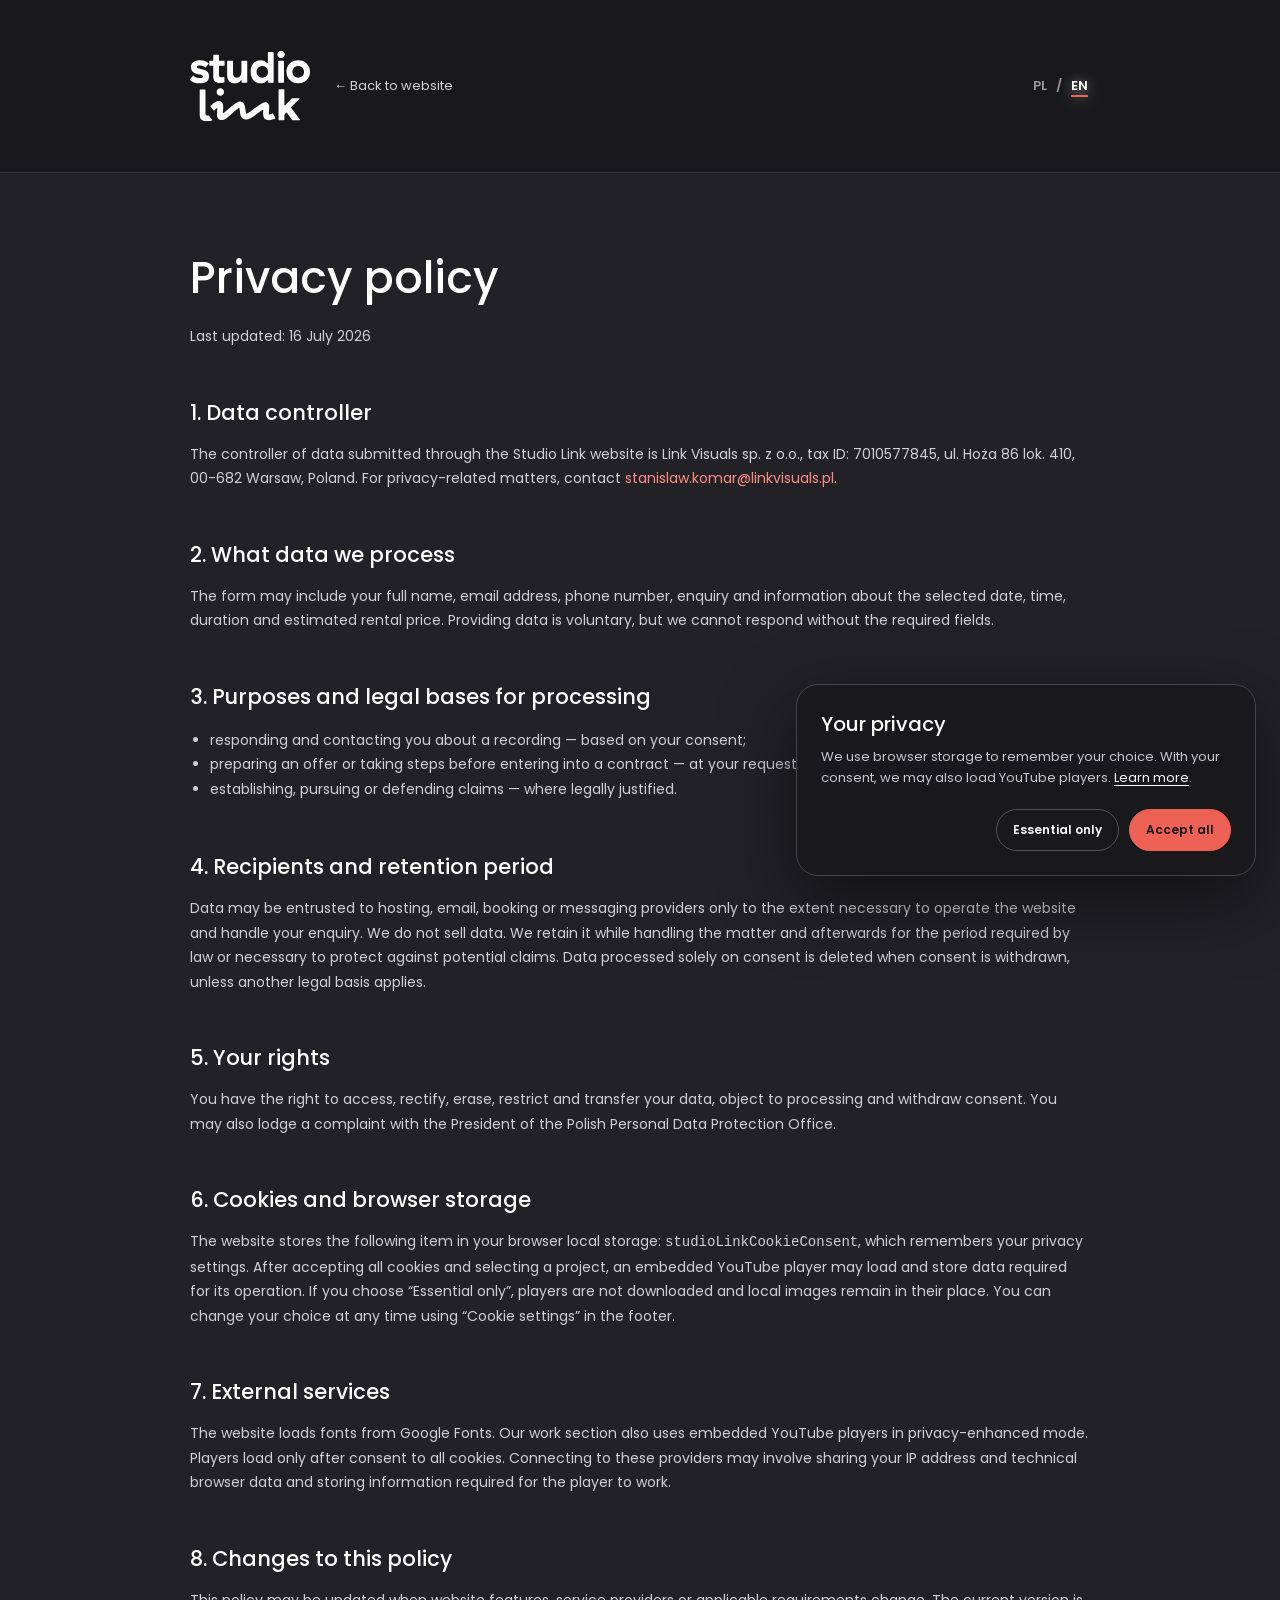
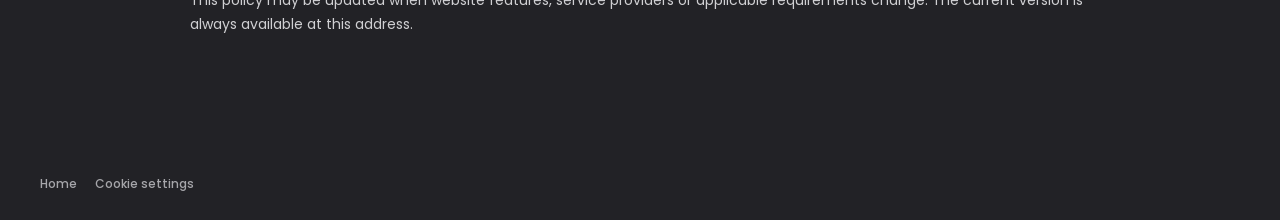
==== commit ea4e2085: "Improve SEO, performance and navigation" ====
--- a/privacy.html
+++ b/privacy.html
@@ -7,14 +7,15 @@
     <meta name="color-scheme" content="dark" />
     <meta name="description" content="Polityka prywatności i cookies Studio Link." />
     <title>Polityka prywatności — Studio Link</title>
+    <link rel="canonical" href="https://studio.linkvisuals.pl/privacy.html" />
     <link rel="icon" href="assets/images/logo.svg?v=favicon-2" type="image/svg+xml" />
     <link rel="preconnect" href="https://fonts.googleapis.com" />
     <link rel="preconnect" href="https://fonts.gstatic.com" crossorigin />
     <link href="https://fonts.googleapis.com/css2?family=Poppins:wght@300;400;500;600;700&display=swap" rel="stylesheet" />
-    <link rel="stylesheet" href="assets/styles/main.css?v=60" />
+    <link rel="stylesheet" href="assets/styles/main.css?v=63" />
   </head>
   <body>
-    <header class="privacy-header"><div class="privacy-header__inner"><a href="index.html"><img src="assets/images/logo.svg" alt="Studio Link" /></a><a href="index.html">← Wróć na stronę</a><div class="language-switch language-switch--static" role="group" aria-label="Language"><button type="button" data-language="pl">PL</button><span aria-hidden="true">/</span><button type="button" data-language="en">EN</button></div></div></header>
+    <header class="privacy-header"><div class="privacy-header__inner"><a href="/"><img src="assets/images/logo.svg" width="197" height="116" alt="Studio Link" /></a><a href="/">← Wróć na stronę</a><div class="language-switch language-switch--static" role="group" aria-label="Language"><button type="button" data-language="pl">PL</button><span aria-hidden="true">/</span><button type="button" data-language="en">EN</button></div></div></header>
     <main class="privacy-page">
       <article class="privacy-article">
         <h1>Polityka prywatności</h1>
@@ -37,8 +38,8 @@
         <section><h2>8. Zmiany polityki</h2><p>Polityka może być aktualizowana, gdy zmienią się funkcje strony, dostawcy usług albo obowiązujące wymagania. Aktualna wersja jest zawsze dostępna pod tym adresem.</p></section>
       </article>
     </main>
-    <footer class="footer"><div class="footer__legal"><a href="index.html">Strona główna</a><button type="button" data-cookie-settings>Ustawienia cookies</button></div></footer>
-    <script charset="UTF-8" src="assets/scripts/i18n.js?v=1"></script>
-    <script charset="UTF-8" src="assets/scripts/main.js?v=43"></script>
+    <footer class="footer"><div class="footer__legal"><a href="/">Strona główna</a><button type="button" data-cookie-settings>Ustawienia cookies</button></div></footer>
+    <script charset="UTF-8" src="assets/scripts/i18n.js?v=3"></script>
+    <script charset="UTF-8" src="assets/scripts/main.js?v=44"></script>
   </body>
 </html>
--- a/assets/styles/main.css
+++ b/assets/styles/main.css
@@ -40,21 +40,35 @@
 .desktop-quick-actions a:hover > span,.desktop-quick-actions a:focus-visible > span { max-width:145px; opacity:1; }
 .cookie-consent-open .desktop-quick-actions { opacity:0; pointer-events:none; }
 
-.hero { position:relative; min-height:800px; overflow:hidden; background:linear-gradient(90deg,rgba(0,0,0,.52),rgba(0,0,0,.12)),url('../images/hero-studio.jpg') center/cover no-repeat; }
+.hero { position:relative; min-height:800px; overflow:hidden; background:linear-gradient(90deg,rgba(0,0,0,.52),rgba(0,0,0,.12)),url('../images/hero-studio-1280.webp') center/cover no-repeat; }
 .hero::after { content:""; position:absolute; z-index:1; inset:0; background:linear-gradient(90deg,rgba(0,0,0,.48),rgba(0,0,0,.08)),linear-gradient(0deg,rgba(0,0,0,.5),transparent 52%); pointer-events:none; }
 .hero__video { position:absolute; z-index:0; inset:0; width:100%; height:100%; object-fit:cover; object-position:center; }
 .hero__content { position:absolute; z-index:2; top:245px; left:50%; display:flex; flex-direction:column; align-items:center; gap:18px; width:300px; transform:translateX(-50%); }
+.hero__logo-link { display:block; border-radius:8px; }
+.hero__logo-link:focus-visible { outline:2px solid var(--red); outline-offset:7px; }
 .hero__logo { width:197px; height:auto; margin-bottom:6px; }
-.hero__tagline { position:absolute; z-index:2; left:50%; bottom:50px; width:max-content; transform:translateX(-50%); font-size:19px; font-weight:500; line-height:1.35; text-align:center; }
+.hero__intro { position:absolute; z-index:2; left:50%; bottom:42px; width:min(calc(100% - 48px),860px); transform:translateX(-50%); text-align:center; }
+.hero__tagline { margin:0; font-size:19px; font-weight:500; line-height:1.35; }
+.hero__description { max-width:780px; margin:10px auto 0; color:rgba(255,255,255,.84); font-size:14px; line-height:1.55; }
 .language-switch { position:absolute; z-index:4; top:30px; right:32px; display:flex; align-items:center; gap:7px; color:rgba(255,255,255,.55); font-size:13px; font-weight:600; }
 .language-switch button { padding:4px 2px; border:0; color:inherit; background:transparent; font:inherit; cursor:pointer; transition:color .25s,text-shadow .25s; }
 .language-switch button:hover,.language-switch button:focus-visible,.language-switch button.is-active { color:#fff; text-shadow:0 0 12px rgba(255,255,255,.55); }
 .language-switch button.is-active { text-decoration:underline; text-decoration-color:var(--red); text-decoration-thickness:2px; text-underline-offset:5px; }
 .language-switch--static { position:static; margin-left:auto; }
-.menu-button,.menu { display:none; }
+.menu-button { display:none; }
+.menu { position:absolute; z-index:4; top:27px; left:50%; display:flex; align-items:center; gap:24px; transform:translateX(-50%); font-size:14px; font-weight:500; white-space:nowrap; }
+.menu a { position:relative; padding:6px 0; color:rgba(255,255,255,.86); transition:color .2s; }
+.menu a::after { content:""; position:absolute; right:0; bottom:0; left:0; height:2px; border-radius:2px; background:var(--red); transform:scaleX(0); transform-origin:center; transition:transform .2s; }
+.menu a:hover,.menu a:focus-visible { color:#fff; }
+.menu a:hover::after,.menu a:focus-visible::after { transform:scaleX(1); }
 .phone-fab { display:flex; align-items:center; justify-content:center; gap:8px; min-height:44px; padding:9px 15px; border-radius:24px; color:#111; background:var(--red); box-shadow:0 14px 24px rgba(238,97,85,.25); font-size:13px; font-weight:600; }
 .phone-fab svg { width:18px; height:18px; fill:currentColor; }
 .phone-fab--hero { display:none; }
+
+@media (min-width:701px) and (max-width:920px) {
+  .menu { gap:14px; font-size:12px; }
+  .language-switch { right:18px; }
+}
 
 .services { padding-top:72px; padding-bottom:52px; }
 .services-marquee { overflow-x:auto; width:100%; padding:8px 0; cursor:grab; scrollbar-width:none; touch-action:pan-y; -webkit-mask-image:linear-gradient(90deg,transparent,#000 7%,#000 93%,transparent); mask-image:linear-gradient(90deg,transparent,#000 7%,#000 93%,transparent); }
@@ -68,7 +82,8 @@
 .carousel { position:relative; }
 .carousel__track { display:grid; grid-auto-flow:column; grid-auto-columns:86%; gap:28px; overflow-x:auto; scroll-snap-type:x mandatory; scrollbar-width:none; padding:4px calc(7% - 4px) 24px; }
 .carousel__track::-webkit-scrollbar { display:none; }
-.carousel__track img { width:100%; aspect-ratio:1.75; object-fit:cover; border-radius:26px; scroll-snap-align:center; }
+.carousel__track picture { display:block; width:100%; aspect-ratio:1.75; scroll-snap-align:center; }
+.carousel__track img { display:block; width:100%; height:100%; object-fit:cover; border-radius:26px; }
 .carousel__track.is-dragging { cursor:grabbing; user-select:none; }
 .carousel__nav { position:absolute; z-index:2; top:42%; width:44px; height:44px; border:0; border-radius:50%; color:#fff; background:rgba(0,0,0,.5); font-size:32px; cursor:pointer; }
 .carousel__nav--prev { left:0; } .carousel__nav--next { right:0; }
@@ -88,6 +103,7 @@
 .process__list p { margin:0; color:#d7d7da; font-size:15px; line-height:1.55; }
 .photo-grid { display:grid; grid-template-columns:repeat(4,1fr); gap:30px; }
 .photo-grid figure { position:relative; overflow:hidden; margin:0; border-radius:18px; }
+.photo-grid picture { display:block; width:100%; height:100%; }
 .photo-grid img { width:100%; height:100%; object-fit:cover; }
 .photo-grid figcaption { position:absolute; top:18px; left:20px; right:10px; font-size:18px; font-weight:600; text-shadow:0 1px 6px #000; }
 .photo-grid--studio figure { aspect-ratio:1; }
@@ -211,10 +227,11 @@
 .studio-calendar__summary strong { font-size:17px; font-weight:500; }
 .studio-calendar__summary small { color:#ff8d84; font-size:14px; }
 .studio-calendar__summary b { margin-top:5px; color:#fff; font-size:16px; font-weight:600; }
-.control-room { display:block; width:100%; height:auto; aspect-ratio:16/9; border:0; opacity:1; background:#000 url('../images/control-room.jpg') center/contain no-repeat; object-fit:contain; object-position:center; filter:brightness(1.16) saturate(1.05); }
+.control-room { display:block; width:100%; height:auto; aspect-ratio:16/9; border:0; opacity:1; background:#000 url('../images/control-room-1280.webp') center/contain no-repeat; object-fit:contain; object-position:center; filter:brightness(1.16) saturate(1.05); }
 .portfolio { padding-top:70px; }
 .portfolio__grid { display:grid; grid-template-columns:1fr 1fr; gap:40px; }
 .portfolio__item { position:relative; overflow:hidden; aspect-ratio:16/9; border-radius:22px; background:#171719; box-shadow:0 16px 34px rgba(0,0,0,.16); cursor:pointer; }
+.portfolio__item picture { position:absolute; inset:0; }
 .portfolio__poster,.portfolio__item iframe { position:absolute; inset:0; width:100%; height:100%; border:0; }
 .portfolio__poster { z-index:2; object-fit:cover; opacity:1; transition:opacity .45s ease,transform .55s cubic-bezier(.22,1,.36,1),filter .4s ease; }
 .portfolio__item iframe { z-index:1; }
@@ -248,11 +265,15 @@
 .clients.clients--animate .clients__grid div:nth-child(7) { transition-delay:.44s; }
 .clients.clients--animate .clients__grid div:nth-child(8) { transition-delay:.5s; }
 
-.contact { min-height:720px; background:linear-gradient(90deg,rgba(0,0,0,.2),rgba(0,0,0,.35)),url('../images/contact-background.png') center/cover no-repeat; }
+.contact { min-height:720px; background:linear-gradient(90deg,rgba(0,0,0,.2),rgba(0,0,0,.35)),url('../images/contact-background-1600.webp') center/cover no-repeat; }
+@supports (background-image:image-set(url('../images/contact-background-1600.avif') type('image/avif'))) {
+  .contact { background-image:linear-gradient(90deg,rgba(0,0,0,.2),rgba(0,0,0,.35)),image-set(url('../images/contact-background-1600.avif') type('image/avif'),url('../images/contact-background-1600.webp') type('image/webp')); }
+}
 .contact__inner { position:relative; min-height:720px; padding-top:82px; }
 .contact h2 { margin:0; font-size:50px; font-weight:400; line-height:1.25; }
 .contact-card { position:absolute; z-index:1; top:245px; left:0; display:grid; grid-template-columns:170px minmax(0,1fr); align-items:start; gap:34px; width:620px; padding:34px; border-radius:28px; background:var(--bg); box-shadow:0 24px 60px rgba(0,0,0,.18); }
-.contact-card > img { width:170px; height:170px; border-radius:18px; object-fit:cover; }
+.contact-card > picture { display:block; width:170px; height:170px; }
+.contact-card > picture img { width:100%; height:100%; border-radius:18px; object-fit:cover; }
 .contact-card__details { min-width:0; padding-top:4px; }
 .contact-card h3 { margin:0 0 24px; font-size:20px; font-weight:500; }
 .contact-card h3::after { content:""; display:block; width:32px; height:7px; border-radius:8px; background:var(--red); filter:blur(2px); }
@@ -324,18 +345,21 @@
   .hero__video { object-position:56% center; }
   .hero__content { top:320px; left:50%; align-items:center; width:300px; transform:translateX(-50%); }
   .hero__logo { width:190px; }
-  .hero__tagline { left:50%; bottom:75px; width:max-content; transform:translateX(-50%); font-size:17px; text-align:center; }
+  .hero__intro { bottom:62px; width:calc(100% - 40px); }
+  .hero__tagline { font-size:17px; }
+  .hero__description { max-width:350px; margin-top:9px; font-size:13px; line-height:1.5; }
   .phone-fab--hero { display:flex; position:absolute; z-index:2; top:33px; right:78px; bottom:auto; }
   .menu-button { position:absolute; z-index:4; top:38px; right:28px; display:flex; flex-direction:column; gap:6px; padding:8px; border:0; background:transparent; }
   .menu-button span { width:24px; height:2px; background:#fff; transition:.2s; }
-  .menu { position:absolute; z-index:3; inset:0 0 auto; display:none; flex-direction:column; align-items:center; gap:24px; padding:100px 25px 35px; background:rgba(0,0,0,.94); }
+  .menu { position:absolute; z-index:3; inset:0 0 auto; display:none; flex-direction:column; align-items:center; gap:20px; padding:100px 25px 35px; transform:none; background:rgba(0,0,0,.94); font-size:16px; white-space:normal; }
   .menu.is-open { display:flex; }
   .services { padding-top:54px; padding-bottom:44px; }
   .services-marquee__group { gap:22px; padding-right:22px; font-size:16px; }
   .services-marquee__group span { gap:22px; }
   .scenery { padding-top:10px; padding-bottom:32px; }
   .carousel__track { grid-auto-columns:100%; gap:14px; padding:0 0 18px; }
-  .carousel__track img { aspect-ratio:1.64; border-radius:18px; }
+  .carousel__track picture { aspect-ratio:1.64; }
+  .carousel__track img { border-radius:18px; }
   .carousel__nav { display:none; }
   .facilities { padding-top:32px; padding-bottom:28px; }
   .process { padding-top:50px; padding-bottom:54px; }
@@ -415,11 +439,14 @@
   .clients__grid { grid-template-columns:1fr 1fr; gap:12px; }
   .clients__grid div { aspect-ratio:2; padding:14px; border-radius:16px; }
   .clients__grid img { max-width:82%; max-height:42px; }
-  .contact { min-height:0; background-position:center; }
+  .contact { min-height:0; background-image:linear-gradient(90deg,rgba(0,0,0,.2),rgba(0,0,0,.35)),url('../images/contact-background-800.webp'); background-position:center; }
+  @supports (background-image:image-set(url('../images/contact-background-800.avif') type('image/avif'))) {
+    .contact { background-image:linear-gradient(90deg,rgba(0,0,0,.2),rgba(0,0,0,.35)),image-set(url('../images/contact-background-800.avif') type('image/avif'),url('../images/contact-background-800.webp') type('image/webp')); }
+  }
   .contact__inner { min-height:0; padding-top:70px; padding-bottom:64px; }
   .contact h2 { font-size:31px; }
   .contact-card { position:relative; top:auto; left:auto; display:block; width:100%; margin-top:64px; padding:30px; border-radius:25px; }
-  .contact-card > img { width:150px; height:150px; margin-bottom:28px; }
+  .contact-card > picture { width:150px; height:150px; margin-bottom:28px; }
   .contact-card__details { padding-top:0; }
   .contact-card h3 { font-size:22px; }
   .contact-card__email { font-size:13px; }
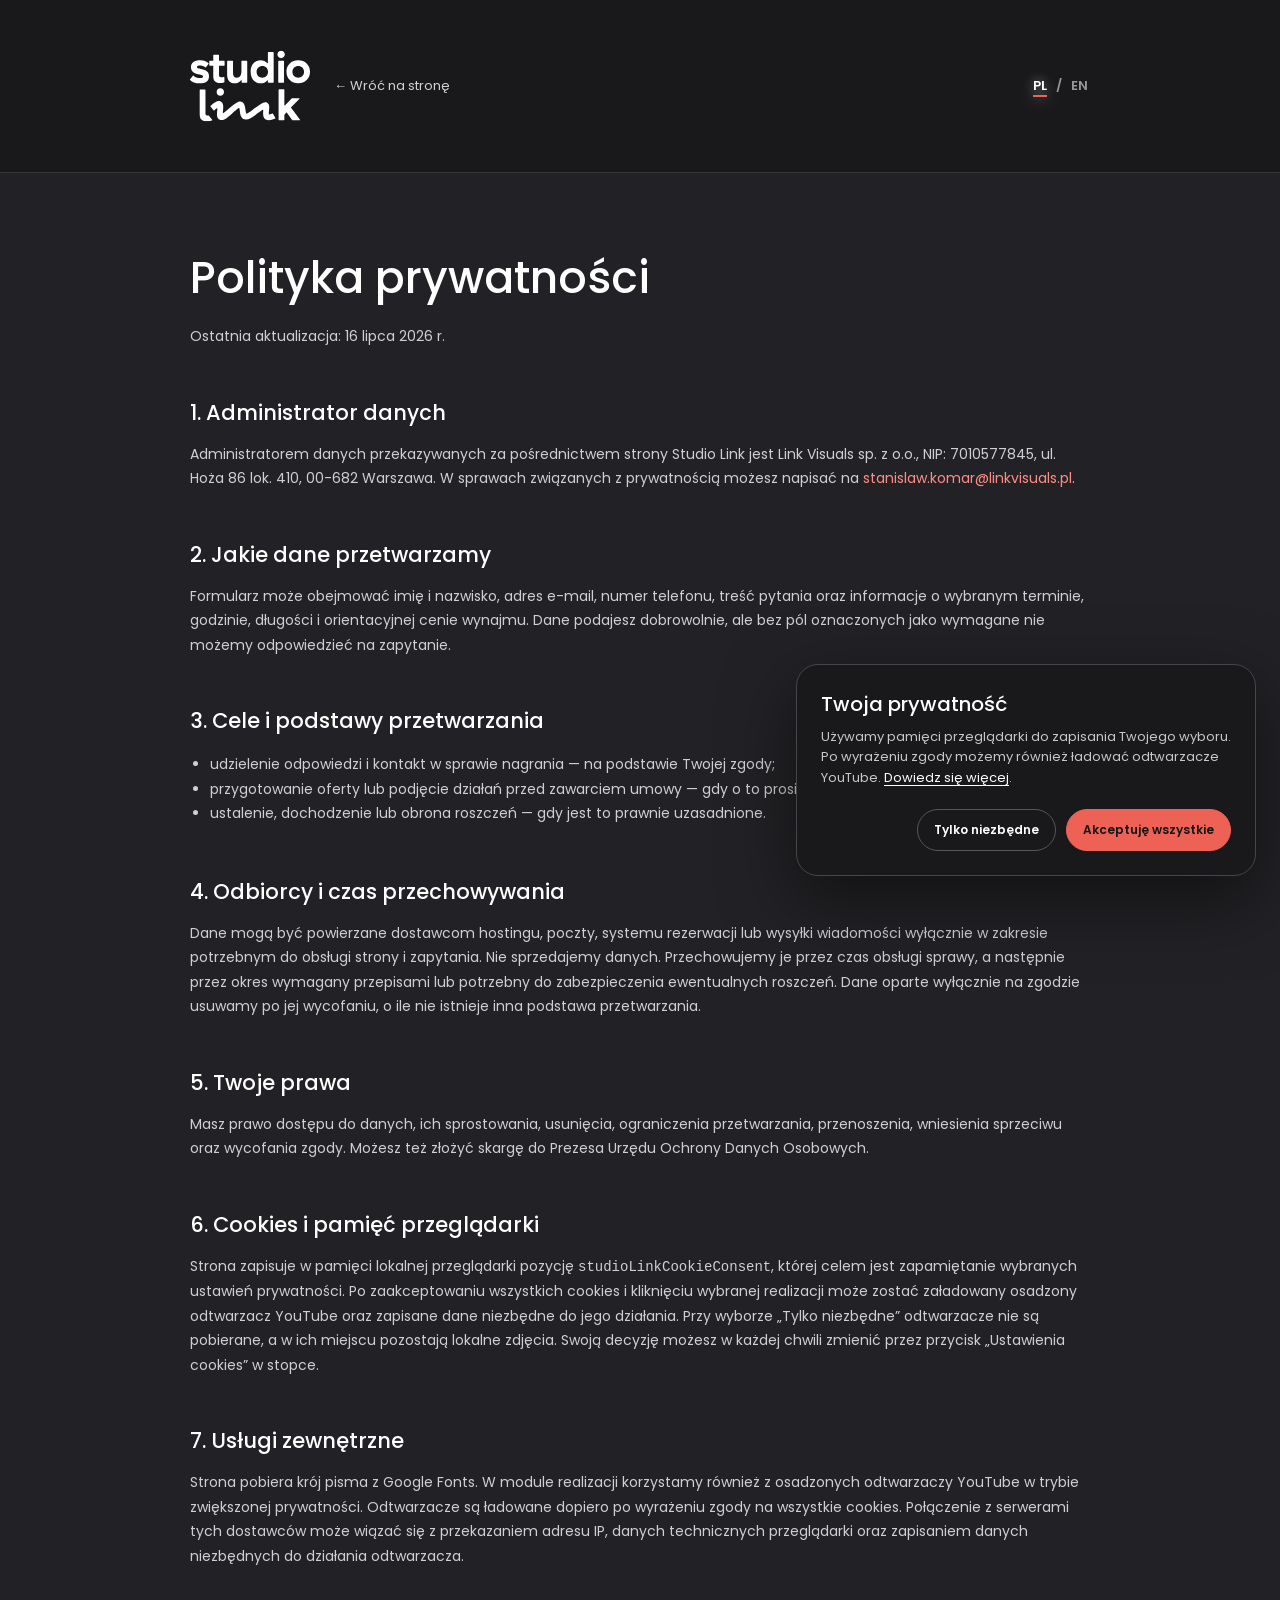
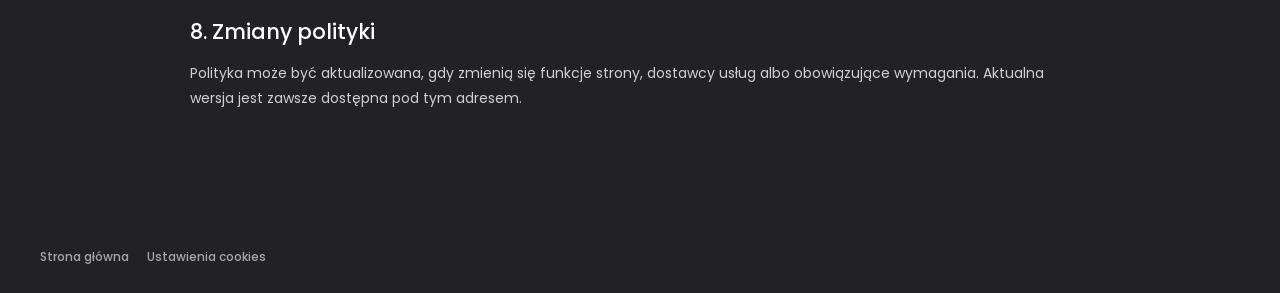
==== commit da14d3d2: "Set Polish as the default language" ====
--- a/privacy.html
+++ b/privacy.html
@@ -39,7 +39,7 @@
       </article>
     </main>
     <footer class="footer"><div class="footer__legal"><a href="/">Strona główna</a><button type="button" data-cookie-settings>Ustawienia cookies</button></div></footer>
-    <script charset="UTF-8" src="assets/scripts/i18n.js?v=3"></script>
+    <script charset="UTF-8" src="assets/scripts/i18n.js?v=4"></script>
     <script charset="UTF-8" src="assets/scripts/main.js?v=44"></script>
   </body>
 </html>
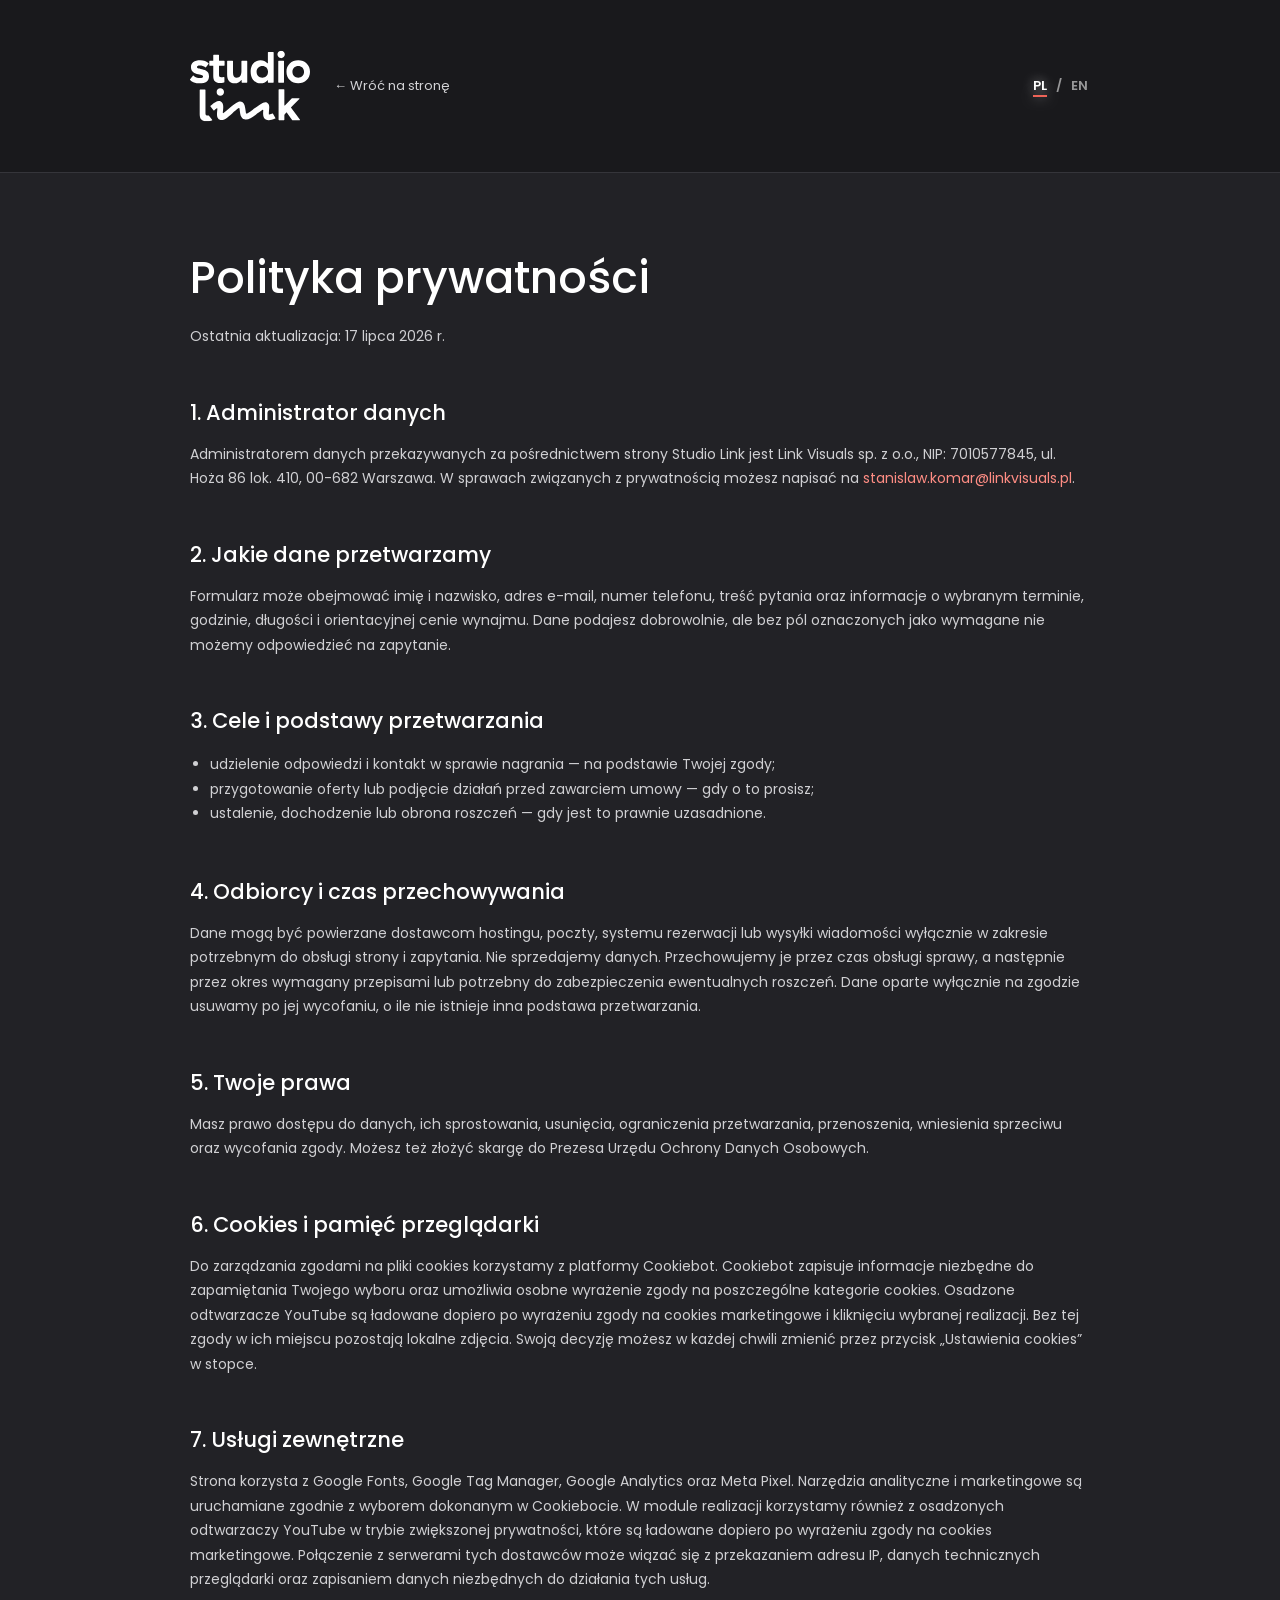
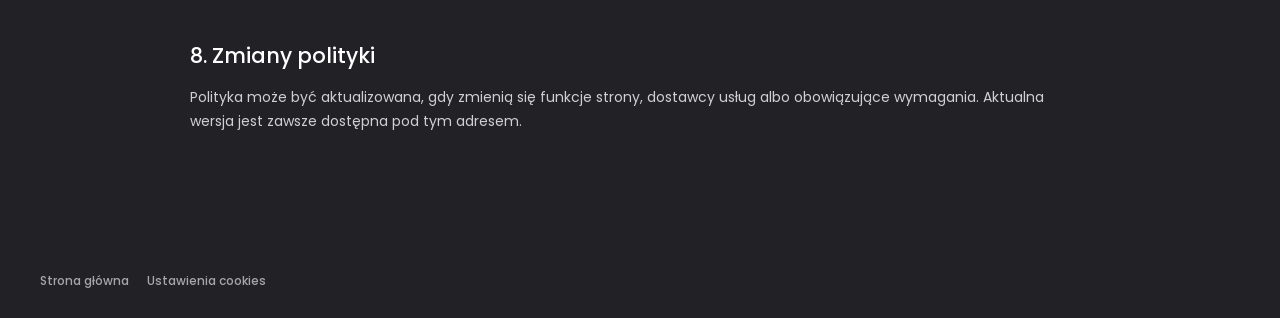
==== commit 4c6df9ba: "1" ====
--- a/privacy.html
+++ b/privacy.html
@@ -3,6 +3,54 @@
   <head>
     <meta charset="UTF-8" />
     <meta name="viewport" content="width=device-width, initial-scale=1.0" />
+    <!-- Google Consent Mode -->
+    <script data-cookieconsent="ignore">
+      window.dataLayer = window.dataLayer || [];
+      function gtag() { dataLayer.push(arguments); }
+      gtag('consent', 'default', {
+        ad_personalization: 'denied',
+        ad_storage: 'denied',
+        ad_user_data: 'denied',
+        analytics_storage: 'denied',
+        functionality_storage: 'denied',
+        personalization_storage: 'denied',
+        security_storage: 'granted',
+        wait_for_update: 500
+      });
+      gtag('set', 'ads_data_redaction', true);
+      gtag('set', 'url_passthrough', true);
+    </script>
+    <!-- End Google Consent Mode -->
+    <!-- Google Tag Manager -->
+    <script data-cookieconsent="ignore">
+      (function(w,d,s,l,i){w[l]=w[l]||[];w[l].push({'gtm.start':
+      new Date().getTime(),event:'gtm.js'});var f=d.getElementsByTagName(s)[0],
+      j=d.createElement(s),dl=l!='dataLayer'?'&l='+l:'';j.async=true;j.src=
+      'https://www.googletagmanager.com/gtm.js?id='+i+dl;f.parentNode.insertBefore(j,f);
+      })(window,document,'script','dataLayer','GTM-KMF7BQK');
+    </script>
+    <!-- End Google Tag Manager -->
+    <script
+      id="Cookiebot"
+      src="https://consent.cookiebot.com/uc.js"
+      data-cbid="f5338e39-4d0e-427c-aba7-2907a7adf9da"
+      data-blockingmode="auto"
+      type="text/javascript"
+    ></script>
+    <!-- Meta Pixel Code -->
+    <script type="text/plain" data-cookieconsent="marketing">
+      !function(f,b,e,v,n,t,s)
+      {if(f.fbq)return;n=f.fbq=function(){n.callMethod?
+      n.callMethod.apply(n,arguments):n.queue.push(arguments)};
+      if(!f._fbq)f._fbq=n;n.push=n;n.loaded=!0;n.version='2.0';
+      n.queue=[];t=b.createElement(e);t.async=!0;
+      t.src=v;s=b.getElementsByTagName(e)[0];
+      s.parentNode.insertBefore(t,s)}(window,document,'script',
+      'https://connect.facebook.net/en_US/fbevents.js');
+      fbq('init', '1255339172728681');
+      fbq('track', 'PageView');
+    </script>
+    <!-- End Meta Pixel Code -->
     <meta name="theme-color" content="#222226" />
     <meta name="color-scheme" content="dark" />
     <meta name="description" content="Polityka prywatności i cookies Studio Link." />
@@ -12,14 +60,17 @@
     <link rel="preconnect" href="https://fonts.googleapis.com" />
     <link rel="preconnect" href="https://fonts.gstatic.com" crossorigin />
     <link href="https://fonts.googleapis.com/css2?family=Poppins:wght@300;400;500;600;700&display=swap" rel="stylesheet" />
-    <link rel="stylesheet" href="assets/styles/main.css?v=63" />
+    <link rel="stylesheet" href="assets/styles/main.css?v=64" />
   </head>
   <body>
+    <!-- Google Tag Manager (noscript) -->
+    <noscript><iframe src="https://www.googletagmanager.com/ns.html?id=GTM-KMF7BQK" height="0" width="0" style="display:none;visibility:hidden"></iframe></noscript>
+    <!-- End Google Tag Manager (noscript) -->
     <header class="privacy-header"><div class="privacy-header__inner"><a href="/"><img src="assets/images/logo.svg" width="197" height="116" alt="Studio Link" /></a><a href="/">← Wróć na stronę</a><div class="language-switch language-switch--static" role="group" aria-label="Language"><button type="button" data-language="pl">PL</button><span aria-hidden="true">/</span><button type="button" data-language="en">EN</button></div></div></header>
     <main class="privacy-page">
       <article class="privacy-article">
         <h1>Polityka prywatności</h1>
-        <p>Ostatnia aktualizacja: 16 lipca 2026 r.</p>
+        <p>Ostatnia aktualizacja: 17 lipca 2026 r.</p>
 
         <section><h2>1. Administrator danych</h2><p>Administratorem danych przekazywanych za pośrednictwem strony Studio Link jest Link Visuals sp. z o.o., NIP: 7010577845, ul. Hoża 86 lok. 410, 00-682 Warszawa. W sprawach związanych z prywatnością możesz napisać na <a href="mailto:stanislaw.komar@linkvisuals.pl">stanislaw.komar@linkvisuals.pl</a>.</p></section>
 
@@ -31,15 +82,15 @@
 
         <section><h2>5. Twoje prawa</h2><p>Masz prawo dostępu do danych, ich sprostowania, usunięcia, ograniczenia przetwarzania, przenoszenia, wniesienia sprzeciwu oraz wycofania zgody. Możesz też złożyć skargę do Prezesa Urzędu Ochrony Danych Osobowych.</p></section>
 
-        <section id="cookies"><h2>6. Cookies i pamięć przeglądarki</h2><p>Strona zapisuje w pamięci lokalnej przeglądarki pozycję <code>studioLinkCookieConsent</code>, której celem jest zapamiętanie wybranych ustawień prywatności. Po zaakceptowaniu wszystkich cookies i kliknięciu wybranej realizacji może zostać załadowany osadzony odtwarzacz YouTube oraz zapisane dane niezbędne do jego działania. Przy wyborze „Tylko niezbędne” odtwarzacze nie są pobierane, a w ich miejscu pozostają lokalne zdjęcia. Swoją decyzję możesz w każdej chwili zmienić przez przycisk „Ustawienia cookies” w stopce.</p></section>
+        <section id="cookies"><h2>6. Cookies i pamięć przeglądarki</h2><p>Do zarządzania zgodami na pliki cookies korzystamy z platformy Cookiebot. Cookiebot zapisuje informacje niezbędne do zapamiętania Twojego wyboru oraz umożliwia osobne wyrażenie zgody na poszczególne kategorie cookies. Osadzone odtwarzacze YouTube są ładowane dopiero po wyrażeniu zgody na cookies marketingowe i kliknięciu wybranej realizacji. Bez tej zgody w ich miejscu pozostają lokalne zdjęcia. Swoją decyzję możesz w każdej chwili zmienić przez przycisk „Ustawienia cookies” w stopce.</p></section>
 
-        <section><h2>7. Usługi zewnętrzne</h2><p>Strona pobiera krój pisma z Google Fonts. W module realizacji korzystamy również z osadzonych odtwarzaczy YouTube w trybie zwiększonej prywatności. Odtwarzacze są ładowane dopiero po wyrażeniu zgody na wszystkie cookies. Połączenie z serwerami tych dostawców może wiązać się z przekazaniem adresu IP, danych technicznych przeglądarki oraz zapisaniem danych niezbędnych do działania odtwarzacza.</p></section>
+        <section><h2>7. Usługi zewnętrzne</h2><p>Strona korzysta z Google Fonts, Google Tag Manager, Google Analytics oraz Meta Pixel. Narzędzia analityczne i marketingowe są uruchamiane zgodnie z wyborem dokonanym w Cookiebocie. W module realizacji korzystamy również z osadzonych odtwarzaczy YouTube w trybie zwiększonej prywatności, które są ładowane dopiero po wyrażeniu zgody na cookies marketingowe. Połączenie z serwerami tych dostawców może wiązać się z przekazaniem adresu IP, danych technicznych przeglądarki oraz zapisaniem danych niezbędnych do działania tych usług.</p></section>
 
         <section><h2>8. Zmiany polityki</h2><p>Polityka może być aktualizowana, gdy zmienią się funkcje strony, dostawcy usług albo obowiązujące wymagania. Aktualna wersja jest zawsze dostępna pod tym adresem.</p></section>
       </article>
     </main>
     <footer class="footer"><div class="footer__legal"><a href="/">Strona główna</a><button type="button" data-cookie-settings>Ustawienia cookies</button></div></footer>
-    <script charset="UTF-8" src="assets/scripts/i18n.js?v=4"></script>
-    <script charset="UTF-8" src="assets/scripts/main.js?v=44"></script>
+    <script charset="UTF-8" src="assets/scripts/i18n.js?v=7"></script>
+    <script charset="UTF-8" src="assets/scripts/main.js?v=45"></script>
   </body>
 </html>
--- a/assets/styles/main.css
+++ b/assets/styles/main.css
@@ -38,7 +38,6 @@
 .desktop-quick-actions__phone > span { user-select:text; }
 .desktop-quick-actions a:hover,.desktop-quick-actions a:focus-visible { width:190px; gap:10px; background:#ff776c; box-shadow:0 16px 34px rgba(0,0,0,.36),0 10px 30px rgba(238,97,85,.3); transform:translateX(-2px); }
 .desktop-quick-actions a:hover > span,.desktop-quick-actions a:focus-visible > span { max-width:145px; opacity:1; }
-.cookie-consent-open .desktop-quick-actions { opacity:0; pointer-events:none; }
 
 .hero { position:relative; min-height:800px; overflow:hidden; background:linear-gradient(90deg,rgba(0,0,0,.52),rgba(0,0,0,.12)),url('../images/hero-studio-1280.webp') center/cover no-repeat; }
 .hero::after { content:""; position:absolute; z-index:1; inset:0; background:linear-gradient(90deg,rgba(0,0,0,.48),rgba(0,0,0,.08)),linear-gradient(0deg,rgba(0,0,0,.5),transparent 52%); pointer-events:none; }
@@ -296,14 +295,6 @@
 .footer__socials a:hover { color:#fff; transform:translateY(-2px); }
 .footer__legal a,.footer__legal button { padding:6px 0; border:0; color:#a6a6aa; background:none; font:500 12px 'Poppins',sans-serif; cursor:pointer; transition:color .2s; }
 .footer__legal a:hover,.footer__legal button:hover { color:#fff; }
-.cookie-banner { position:fixed; z-index:150; right:24px; bottom:24px; width:min(460px,calc(100% - 48px)); padding:24px; border:1px solid #45454a; border-radius:22px; color:#fff; background:rgba(25,25,28,.97); box-shadow:0 24px 70px rgba(0,0,0,.5); -webkit-backdrop-filter:blur(12px); backdrop-filter:blur(12px); opacity:0; transform:translateY(18px); transition:opacity .3s ease,transform .3s ease; }
-.cookie-banner.is-visible { opacity:1; transform:translateY(0); }
-.cookie-banner h2 { margin:0 0 8px; font-size:20px; font-weight:500; }
-.cookie-banner p { margin:0; color:#c8c8cc; font-size:13px; line-height:1.6; }
-.cookie-banner p a { color:#fff; text-decoration:underline; text-underline-offset:3px; }
-.cookie-banner__actions { display:flex; justify-content:flex-end; gap:10px; margin-top:20px; }
-.cookie-banner__actions button { min-height:42px; padding:9px 16px; border:1px solid #55555a; border-radius:22px; color:#fff; background:transparent; font:600 12px 'Poppins',sans-serif; cursor:pointer; }
-.cookie-banner__actions .is-primary { border-color:var(--red); color:#151515; background:var(--red); }
 .privacy-header { padding:28px 24px; border-bottom:1px solid #35353a; background:#19191c; }
 .privacy-header__inner { display:flex; align-items:center; justify-content:space-between; gap:24px; width:min(100%,900px); margin:auto; }
 .privacy-header img { width:120px; }
@@ -405,12 +396,8 @@
   .mobile-phone-cta svg { fill:currentColor; }
   .mobile-booking-cta:active,.mobile-phone-cta:active { background:#ff776c; transform:scale(.94); }
   .mobile-booking-cta.is-hidden,.mobile-phone-cta.is-hidden { opacity:0; pointer-events:none; transform:translate(12px,8px) scale(.9); }
-  .cookie-consent-open .mobile-booking-cta,.cookie-consent-open .mobile-phone-cta { opacity:0; pointer-events:none; }
   .footer { align-items:flex-start; flex-direction:column; gap:12px; padding:20px; }
   .footer__legal { flex-wrap:wrap; gap:8px 18px; }
-  .cookie-banner { right:14px; bottom:14px; width:calc(100% - 28px); padding:20px; border-radius:19px; }
-  .cookie-banner__actions { align-items:stretch; flex-direction:column-reverse; }
-  .cookie-banner__actions button { width:100%; }
   .privacy-header { padding:20px; }
   .privacy-header img { width:100px; }
   .privacy-page { padding:48px 20px 72px; }
